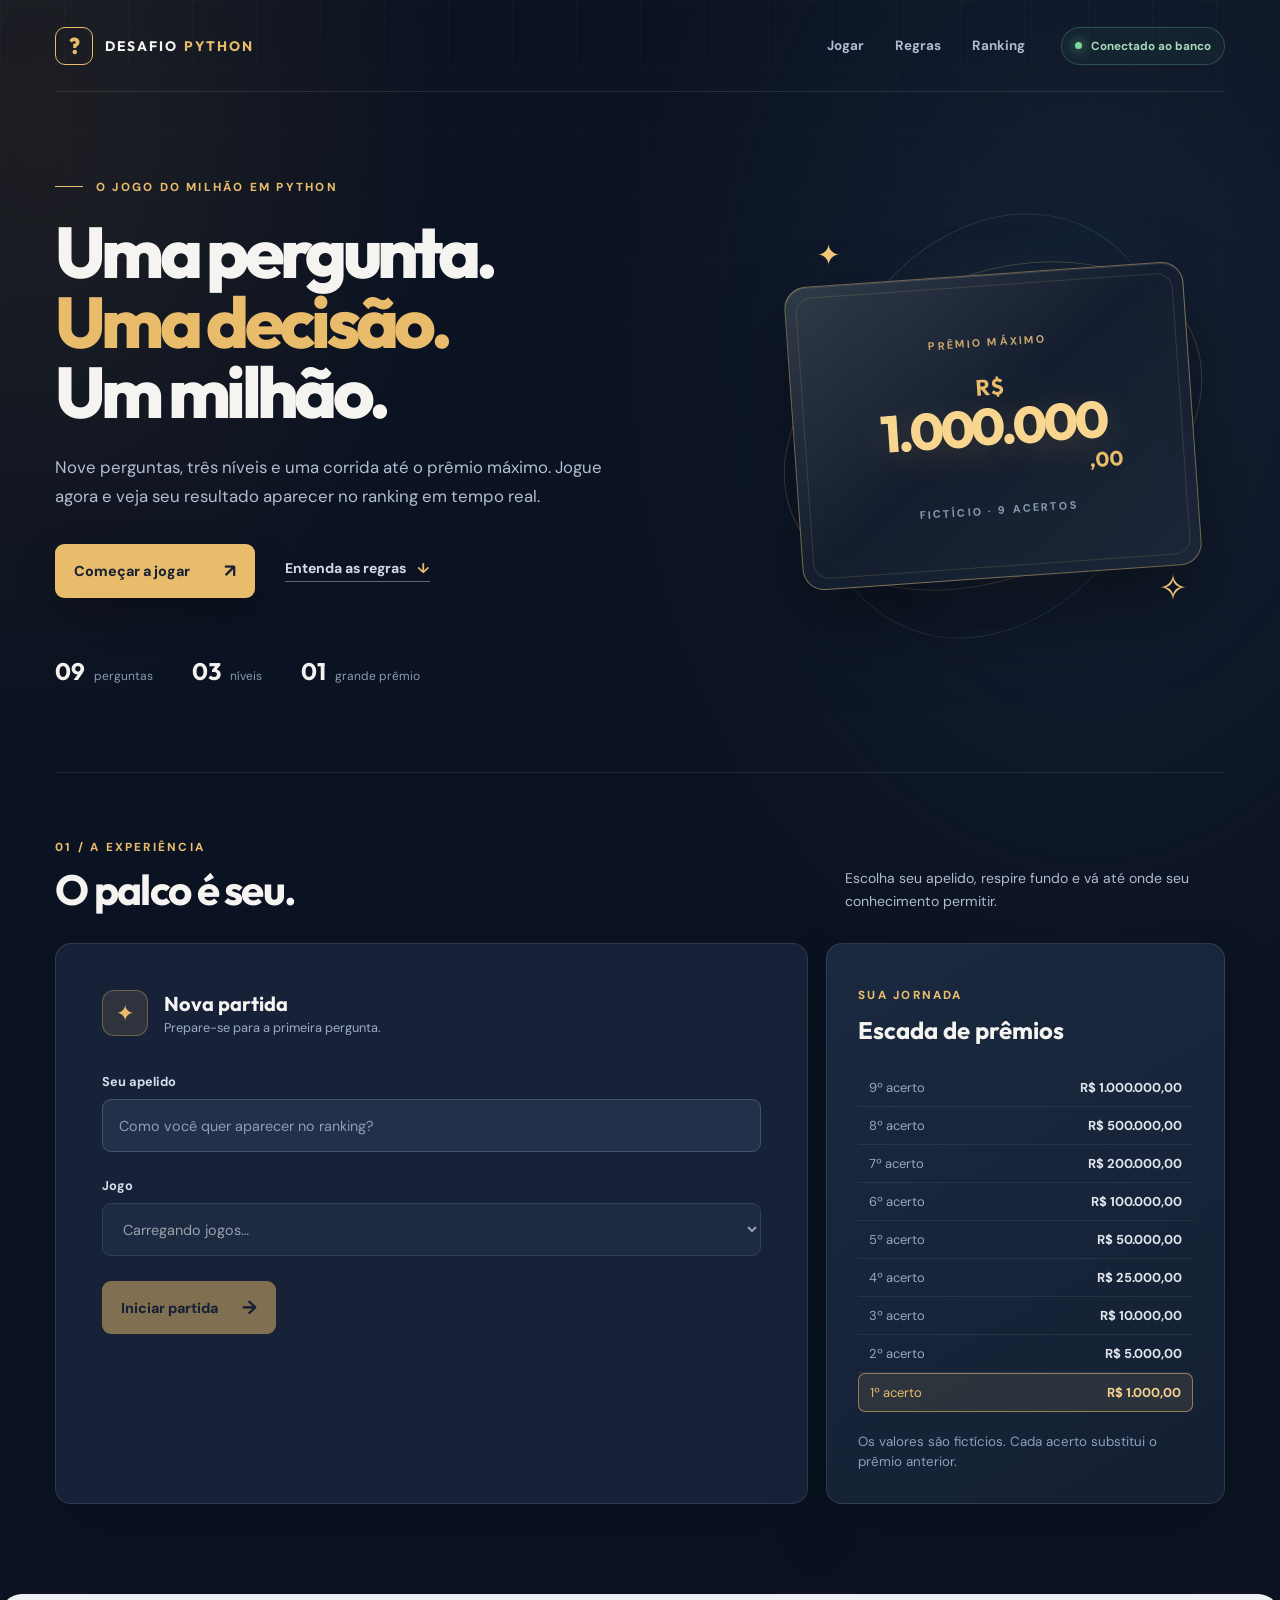
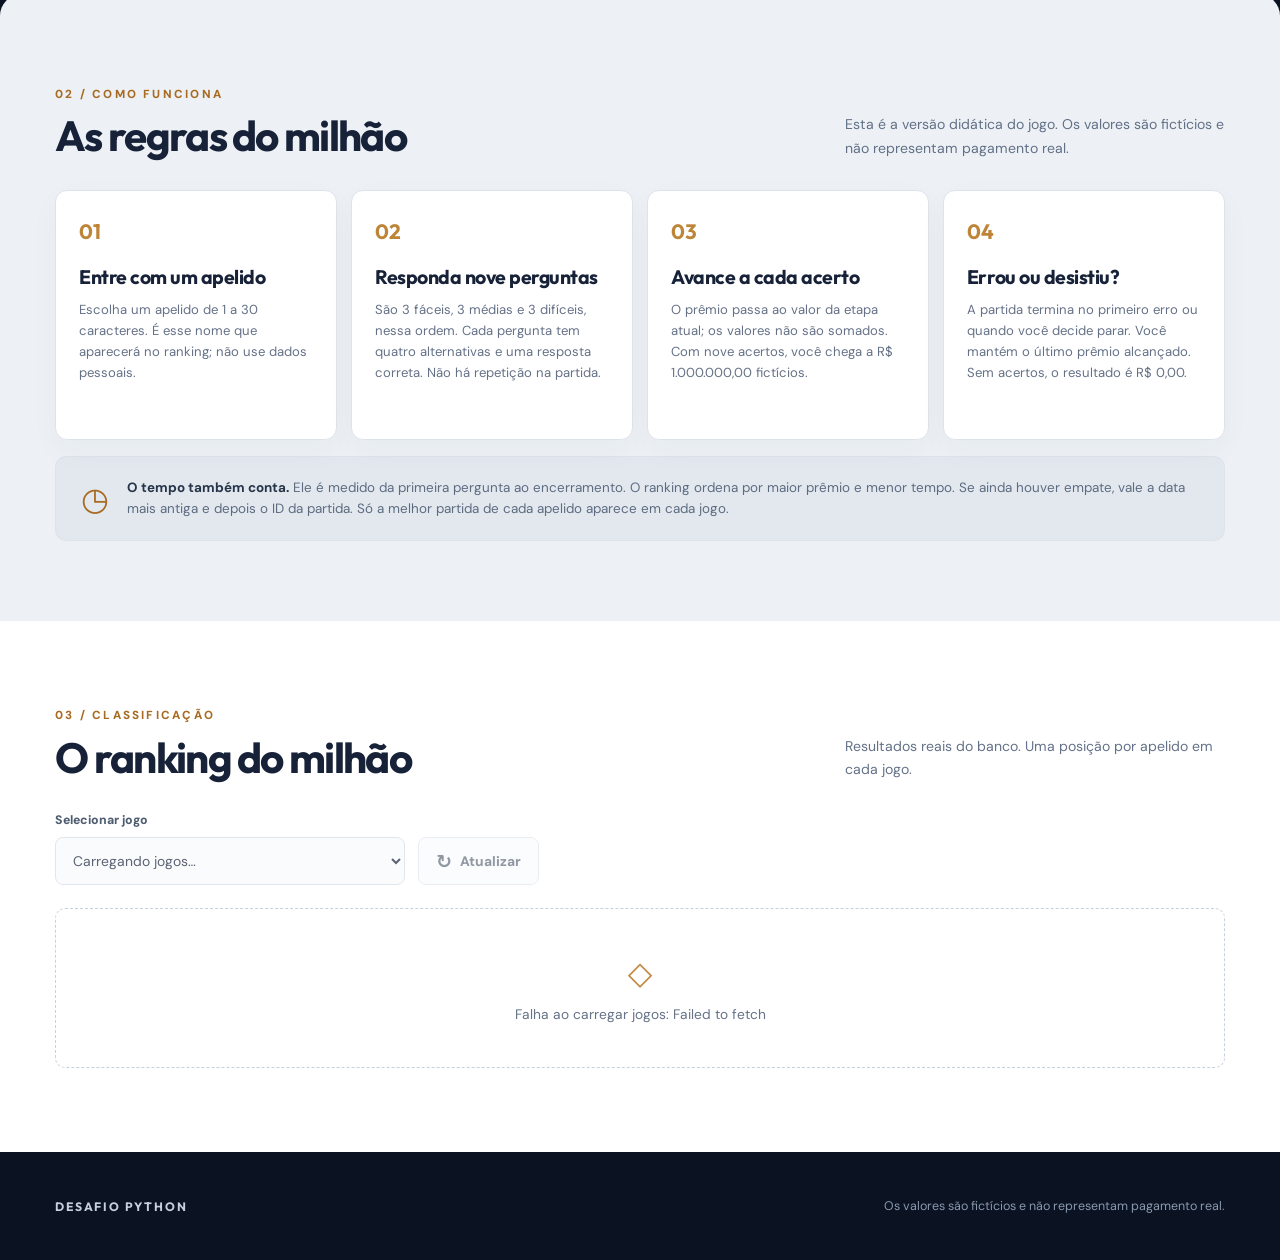
==== index.html @ 2acd75e9 "Serve jogo também pela origem padrão do Pages" ====
<!doctype html>
<html lang="pt-BR">
<head>
  <meta charset="utf-8">
  <meta name="viewport" content="width=device-width, initial-scale=1">
  <meta name="description" content="Jogue o Desafio Python, dispute o milhão fictício e acompanhe o ranking online.">
  <meta name="theme-color" content="#111827">
  <link rel="icon" href="favicon.svg" type="image/svg+xml">
  <title>Desafio Python | O jogo do milhão</title>
  <link rel="stylesheet" href="style.css">
  <script defer src="config.js"></script>
  <script defer src="app.js"></script>
  <script defer src="game.js"></script>
</head>
<body>
  <div class="page-glow" aria-hidden="true"></div>
  <main class="shell">
    <nav class="topbar" aria-label="Navegação principal">
      <a class="brand" href="#inicio" aria-label="Desafio Python, voltar ao início"><span class="brand-mark" aria-hidden="true">?</span><span>DESAFIO <strong>PYTHON</strong></span></a>
      <div class="top-links"><a href="#jogar">Jogar</a><a href="#regras">Regras</a><a href="#ranking-section">Ranking</a></div>
      <span class="live-label"><span class="live-dot"></span>Conectado ao banco</span>
    </nav>
    <header class="hero" id="inicio">
      <div class="hero-copy">
        <p class="eyebrow"><span class="eyebrow-line"></span> O JOGO DO MILHÃO EM PYTHON</p>
        <h1>Uma pergunta.<br><em>Uma decisão.</em><br>Um milhão.</h1>
        <p class="intro">Nove perguntas, três níveis e uma corrida até o prêmio máximo. Jogue agora e veja seu resultado aparecer no ranking em tempo real.</p>
        <div class="hero-actions"><a class="hero-cta" href="#jogar">Começar a jogar <span aria-hidden="true">↗</span></a><a class="hero-link" href="#regras">Entenda as regras <span aria-hidden="true">↓</span></a></div>
        <div class="hero-metrics"><div><strong>09</strong><span>perguntas</span></div><div><strong>03</strong><span>níveis</span></div><div><strong>01</strong><span>grande prêmio</span></div></div>
      </div>
      <div class="hero-art" aria-hidden="true">
        <div class="hero-orbit orbit-one"></div><div class="hero-orbit orbit-two"></div>
        <div class="showpiece"><span class="showpiece-kicker">PRÊMIO MÁXIMO</span><span class="showpiece-currency">R$</span><strong>1.000.000</strong><span class="showpiece-cents">,00</span><span class="showpiece-caption">FICTÍCIO · 9 ACERTOS</span></div>
        <div class="art-spark spark-a">✦</div><div class="art-spark spark-b">✧</div>
      </div>
    </header>
    <section class="play-section" id="jogar" aria-labelledby="play-title">
      <div class="play-heading">
        <div><p class="section-kicker">01 / A EXPERIÊNCIA</p><h2 id="play-title">O palco é seu.</h2></div>
        <p>Escolha seu apelido, respire fundo e vá até onde seu conhecimento permitir.</p>
      </div>
      <div class="play-layout">
        <div class="play-card">
          <form id="start-form">
            <div class="form-header"><span class="form-icon" aria-hidden="true">✦</span><div><strong>Nova partida</strong><span>Prepare-se para a primeira pergunta.</span></div></div>
            <label for="nickname">Seu apelido</label>
            <input id="nickname" name="nickname" maxlength="30" required autocomplete="nickname" placeholder="Como você quer aparecer no ranking?">
            <label for="play-game">Jogo</label>
            <select id="play-game" disabled><option value="">Carregando jogos…</option></select>
            <button id="start-button" class="primary-button" type="submit" disabled>Iniciar partida <span aria-hidden="true">→</span></button>
          </form>
          <div id="question-stage" hidden>
            <div class="question-meta"><span id="question-count">Questão 1 de 9</span><span id="question-level">Fácil</span></div>
            <div class="progress-track" aria-hidden="true"><div id="progress-fill"></div></div>
            <p class="question-value">Valendo <strong id="question-prize">R$ 1.000,00</strong></p>
            <h3 id="question-text"></h3>
            <div class="options" id="options">
              <button type="button" data-answer="A"><b>A</b><span></span></button>
              <button type="button" data-answer="B"><b>B</b><span></span></button>
              <button type="button" data-answer="C"><b>C</b><span></span></button>
              <button type="button" data-answer="D"><b>D</b><span></span></button>
            </div>
            <button id="quit-button" class="quit-button" type="button">Desistir e ficar com o prêmio atual</button>
          </div>
          <div id="result-stage" hidden>
            <span class="result-star" aria-hidden="true">★</span>
            <p class="section-kicker">PARTIDA ENCERRADA</p>
            <h3 id="result-title">Resultado</h3>
            <p id="result-detail"></p>
            <strong id="result-prize">R$ 0,00</strong>
            <p id="result-time"></p>
            <button id="play-again" class="primary-button" type="button">Jogar novamente <span aria-hidden="true">→</span></button>
          </div>
          <p id="game-status" role="status" aria-live="polite"></p>
        </div>
        <aside class="prize-card" aria-label="Escada de prêmios fictícios">
          <p class="section-kicker">SUA JORNADA</p>
          <h3>Escada de prêmios</h3>
          <ol id="prize-ladder">
            <li data-step="9"><span>9º acerto</span><strong>R$ 1.000.000,00</strong></li>
            <li data-step="8"><span>8º acerto</span><strong>R$ 500.000,00</strong></li>
            <li data-step="7"><span>7º acerto</span><strong>R$ 200.000,00</strong></li>
            <li data-step="6"><span>6º acerto</span><strong>R$ 100.000,00</strong></li>
            <li data-step="5"><span>5º acerto</span><strong>R$ 50.000,00</strong></li>
            <li data-step="4"><span>4º acerto</span><strong>R$ 25.000,00</strong></li>
            <li data-step="3"><span>3º acerto</span><strong>R$ 10.000,00</strong></li>
            <li data-step="2"><span>2º acerto</span><strong>R$ 5.000,00</strong></li>
            <li data-step="1"><span>1º acerto</span><strong>R$ 1.000,00</strong></li>
          </ol>
          <small>Os valores são fictícios. Cada acerto substitui o prêmio anterior.</small>
        </aside>
      </div>
    </section>
    <section class="rules-section" id="regras" aria-labelledby="rules-title">
      <div class="rules-heading"><div><p class="section-kicker">02 / COMO FUNCIONA</p><h2 id="rules-title">As regras do milhão</h2></div><p>Esta é a versão didática do jogo. Os valores são fictícios e não representam pagamento real.</p></div>
      <div class="rules-grid">
        <article class="rule-card"><span class="rule-number">01</span><h3>Entre com um apelido</h3><p>Escolha um apelido de 1 a 30 caracteres. É esse nome que aparecerá no ranking; não use dados pessoais.</p></article>
        <article class="rule-card"><span class="rule-number">02</span><h3>Responda nove perguntas</h3><p>São 3 fáceis, 3 médias e 3 difíceis, nessa ordem. Cada pergunta tem quatro alternativas e uma resposta correta. Não há repetição na partida.</p></article>
        <article class="rule-card"><span class="rule-number">03</span><h3>Avance a cada acerto</h3><p>O prêmio passa ao valor da etapa atual; os valores não são somados. Com nove acertos, você chega a R$ 1.000.000,00 fictícios.</p></article>
        <article class="rule-card"><span class="rule-number">04</span><h3>Errou ou desistiu?</h3><p>A partida termina no primeiro erro ou quando você decide parar. Você mantém o último prêmio alcançado. Sem acertos, o resultado é R$ 0,00.</p></article>
      </div>
      <div class="rules-bottom"><span class="rules-bottom-icon" aria-hidden="true">◷</span><p><strong>O tempo também conta.</strong> Ele é medido da primeira pergunta ao encerramento. O ranking ordena por maior prêmio e menor tempo. Se ainda houver empate, vale a data mais antiga e depois o ID da partida. Só a melhor partida de cada apelido aparece em cada jogo.</p></div>
    </section>
    <section class="board" id="ranking-section" aria-labelledby="board-title">
      <div class="board-heading">
        <div><p class="section-kicker">03 / CLASSIFICAÇÃO</p><h2 id="board-title">O ranking do milhão</h2></div>
        <p class="board-description">Resultados reais do banco. Uma posição por apelido em cada jogo.</p>
      </div>
      <div class="controls" aria-label="Controles do ranking">
        <div class="field"><label for="game">Selecionar jogo</label><select id="game" disabled><option value="">Carregando jogos…</option></select></div>
        <button id="refresh" type="button" disabled><span aria-hidden="true">↻</span> Atualizar</button>
      </div>
      <div class="stats" id="stats" hidden>
        <div class="stat"><span>Jogadores no top 10</span><strong id="players-count">0</strong></div>
        <div class="stat"><span>Maior prêmio</span><strong id="top-prize">R$ 0,00</strong></div>
        <div class="stat"><span>Última atualização</span><strong id="updated-at">—</strong></div>
      </div>
      <div class="feedback" id="feedback"><span class="feedback-icon" aria-hidden="true">◇</span><p id="status" role="status" aria-live="polite">Conectando ao banco de dados…</p></div>
      <div class="table-wrap">
        <table id="ranking" hidden>
          <thead><tr><th scope="col">Posição</th><th scope="col">Jogo</th><th scope="col">Apelido</th><th scope="col">Prêmio fictício</th><th scope="col">Tempo</th><th scope="col">Data</th></tr></thead>
          <tbody></tbody>
        </table>
      </div>
    </section>
    <footer><span>DESAFIO PYTHON</span><p>Os valores são fictícios e não representam pagamento real.</p></footer>
  </main>
</body>
</html>
---- style.css ----
@import url('https://fonts.googleapis.com/css2?family=DM+Sans:wght@400;500;600;700&family=Outfit:wght@400;500;600;700;800&display=swap');

:root {
  font-family: 'DM Sans', system-ui, sans-serif;
  color: #f5f4f1;
  background: #0b1221;
  font-synthesis: none;
  scroll-behavior: smooth;
}
* { box-sizing: border-box; }
[hidden] { display: none !important; }
body {
  margin: 0;
  min-width: 320px;
  background:
    radial-gradient(ellipse 50% 32% at 85% 12%, rgba(60, 99, 136, .19), transparent 75%),
    radial-gradient(ellipse 45% 30% at 3% 4%, rgba(196, 143, 56, .10), transparent 70%),
    #0b1221;
}
button, input, select { font: inherit; }
button { cursor: pointer; }
a { color: inherit; }
button:focus-visible, a:focus-visible, input:focus-visible, select:focus-visible {
  outline: 3px solid #e8bc6b;
  outline-offset: 4px;
}
.page-glow {
  position: absolute;
  inset: 0 0 auto;
  height: 620px;
  pointer-events: none;
  background: linear-gradient(90deg, rgba(255,255,255,.02) 1px, transparent 1px), linear-gradient(rgba(255,255,255,.02) 1px, transparent 1px);
  background-size: 64px 64px;
  mask-image: linear-gradient(to bottom, black, transparent);
}
.shell { position: relative; max-width: 1320px; margin: auto; padding: 0 clamp(20px, 4.3vw, 64px); }
.topbar { display: flex; align-items: center; gap: 36px; min-height: 92px; border-bottom: 1px solid rgba(255,255,255,.11); }
.brand { display: inline-flex; align-items: center; gap: 12px; flex-shrink: 0; text-decoration: none; font: 700 .86rem 'Outfit', sans-serif; letter-spacing: .15em; white-space: nowrap; }
.brand strong { color: #e8bc6b; }
.brand-mark { width: 38px; height: 38px; display: grid; place-items: center; border: 1.5px solid #e8bc6b; border-radius: 10px; color: #e8bc6b; font: 800 1.4rem 'Outfit', sans-serif; letter-spacing: 0; }
.top-links { display: flex; gap: 31px; margin-left: auto; }
.top-links a { color: #aebbd0; font-size: .84rem; font-weight: 700; text-decoration: none; transition: color .2s; }
.top-links a:hover { color: #f7d390; }
.live-label { display: inline-flex; align-items: center; gap: 9px; padding: 10px 13px; border: 1px solid rgba(113,211,158,.25); border-radius: 100px; color: #a8dabb; background: rgba(65,137,91,.09); font-size: .73rem; font-weight: 700; white-space: nowrap; }
.live-dot { width: 7px; height: 7px; border-radius: 50%; background: #7bd79d; box-shadow: 0 0 12px #7bd79d; }

.hero { display: grid; grid-template-columns: minmax(0, 1.18fr) minmax(400px, .82fr); align-items: center; gap: 38px; min-height: 620px; padding: 75px 0 86px; }
.hero-copy { min-width: 0; }
.eyebrow, .section-kicker { color: #e8bc6b; font-size: .73rem; font-weight: 800; letter-spacing: .19em; text-transform: uppercase; }
.eyebrow { display: flex; align-items: center; gap: 13px; }
.eyebrow-line { width: 28px; height: 1px; background: #e8bc6b; }
.hero h1 { margin: 22px 0 26px; max-width: 770px; font: 800 clamp(3.5rem, 5.6vw, 6.4rem)/.98 'Outfit', sans-serif; letter-spacing: -.065em; }
.hero h1 em { color: #e8bc6b; font-style: normal; }
.intro { max-width: 580px; margin: 0; color: #b1bed2; font-size: 1.05rem; line-height: 1.7; }
.hero-actions { display: flex; align-items: center; gap: 30px; flex-wrap: wrap; margin-top: 33px; }
.hero-cta { display: inline-flex; align-items: center; justify-content: space-between; gap: 24px; min-width: 200px; min-height: 54px; padding: 0 19px; border-radius: 9px; background: #e8bc6b; color: #192234; font-size: .9rem; font-weight: 800; text-decoration: none; box-shadow: 0 15px 40px rgba(0,0,0,.23); transition: transform .2s, background .2s; }
.hero-cta:hover { transform: translateY(-2px); background: #f7ce83; }
.hero-cta span { font-size: 1.15rem; }
.hero-link { color: #d1dbea; font-size: .88rem; font-weight: 700; text-decoration: none; border-bottom: 1px solid rgba(209,219,234,.42); padding-bottom: 4px; }
.hero-link span { margin-left: 8px; color: #e8bc6b; }
.hero-metrics { display: flex; gap: 39px; margin-top: 58px; }
.hero-metrics div { display: flex; align-items: baseline; gap: 9px; }
.hero-metrics strong { font: 700 1.5rem 'Outfit', sans-serif; color: #f3f2ee; }
.hero-metrics span { color: #889bb2; font-size: .75rem; }
.hero-art { position: relative; min-height: 440px; display: grid; place-items: center; isolation: isolate; }
.hero-art::before { content: ''; position: absolute; z-index: -2; width: 390px; height: 390px; border-radius: 50%; background: radial-gradient(circle, rgba(220,170,82,.18), rgba(76,95,125,.08) 52%, transparent 72%); filter: blur(8px); }
.hero-orbit { position: absolute; z-index: -1; border: 1px solid rgba(232,188,107,.23); border-radius: 50%; }
.orbit-one { width: 440px; height: 300px; transform: rotate(-25deg); }
.orbit-two { width: 340px; height: 440px; transform: rotate(24deg); border-color: rgba(151,183,213,.15); }
.showpiece { position: relative; width: min(100%, 400px); min-height: 304px; padding: 37px 31px; display: flex; flex-direction: column; align-items: center; justify-content: center; border: 1px solid rgba(236,194,117,.43); border-radius: 22px; background: linear-gradient(142deg, rgba(50,61,74,.95), rgba(20,30,47,.96) 48%, rgba(28,39,56,.98)); box-shadow: 0 38px 80px rgba(0,0,0,.4), inset 0 1px 0 rgba(255,255,255,.12); transform: rotate(-4deg); }
.showpiece::before { content: ''; position: absolute; inset: 10px; border: 1px solid rgba(232,188,107,.16); border-radius: 16px; pointer-events: none; }
.showpiece-kicker, .showpiece-caption { font-size: .68rem; font-weight: 800; letter-spacing: .2em; color: #c6a36b; }
.showpiece-currency { margin-top: 24px; color: #e8bc6b; font: 700 1.4rem 'Outfit', sans-serif; }
.showpiece strong { color: #f8d68f; font: 800 clamp(2.9rem, 4vw, 4.1rem)/1 'Outfit', sans-serif; letter-spacing: -.06em; text-shadow: 0 7px 35px rgba(255,196,94,.19); }
.showpiece-cents { align-self: flex-end; margin-right: 40px; color: #e8bc6b; font: 700 1.3rem 'Outfit', sans-serif; }
.showpiece-caption { margin-top: 24px; color: #8499b0; }
.art-spark { position: absolute; color: #f0c677; }
.spark-a { top: 30px; left: 12%; font-size: 1.8rem; }
.spark-b { bottom: 35px; right: 8%; font-size: 2.2rem; }

.play-section { padding: 55px 0 90px; border-top: 1px solid rgba(255,255,255,.08); }
.play-heading, .rules-heading, .board-heading { display: flex; justify-content: space-between; align-items: end; gap: 32px; margin-bottom: 30px; }
.play-heading h2, .rules-heading h2, .board h2 { margin: 9px 0 0; font: 700 clamp(2rem, 3.3vw, 3rem)/1.1 'Outfit', sans-serif; letter-spacing: -.04em; }
.play-heading > p, .rules-heading > p, .board-description { max-width: 380px; margin: 0; color: #aebbd0; font-size: .88rem; line-height: 1.65; }
.play-layout { display: grid; grid-template-columns: minmax(0, 1.7fr) minmax(295px, .9fr); gap: 18px; }
.play-card, .prize-card { border: 1px solid rgba(255,255,255,.11); border-radius: 16px; background: #172238; box-shadow: 0 30px 70px rgba(0,0,0,.12); }
.play-card { min-height: 475px; padding: clamp(28px, 4vw, 46px); }
.form-header { display: flex; align-items: center; gap: 16px; margin-bottom: 37px; }
.form-icon { width: 46px; height: 46px; display: grid; place-items: center; flex-shrink: 0; border: 1px solid rgba(232,188,107,.35); border-radius: 12px; background: rgba(232,188,107,.11); color: #e8bc6b; font-size: 1.4rem; }
.form-header strong, .form-header span:last-child { display: block; }
.form-header strong { font: 700 1.25rem 'Outfit', sans-serif; }
.form-header span:last-child { margin-top: 3px; color: #9cabbe; font-size: .8rem; }
.play-card label { display: block; margin-bottom: 9px; color: #d5deea; font-size: .8rem; font-weight: 700; }
.play-card input, .play-card select { width: 100%; height: 53px; margin: 0 0 25px; padding: 0 16px; border: 1px solid #44536b; border-radius: 9px; background: #223149; color: #f3f5f8; font-size: .9rem; }
.play-card input::placeholder { color: #8d9fb5; }
.play-card select:disabled { opacity: .6; }
.primary-button { display: inline-flex; align-items: center; justify-content: space-between; gap: 24px; min-height: 53px; padding: 0 19px; border: 0; border-radius: 9px; background: #e8bc6b; color: #172033; font-size: .9rem; font-weight: 800; }
.primary-button:hover:not(:disabled) { background: #f7ce83; }
.primary-button:disabled { opacity: .5; cursor: not-allowed; }
.primary-button span { font-size: 1.2rem; }
.prize-card { padding: 31px; background: linear-gradient(150deg, #1a2940, #141f32); }
.prize-card h3 { margin: 12px 0 24px; font: 700 1.5rem 'Outfit', sans-serif; }
.prize-card ol { list-style: none; margin: 0; padding: 0; }
.prize-card li { display: flex; justify-content: space-between; gap: 10px; padding: 10px 11px; border-bottom: 1px solid rgba(255,255,255,.07); color: #96a8bf; font-size: .81rem; }
.prize-card li strong { color: #e1e6ee; font-weight: 700; }
.prize-card li.current { border: 1px solid rgba(232,188,107,.55); border-radius: 7px; background: rgba(232,188,107,.11); color: #e8bc6b; }
.prize-card li.current strong { color: #f5d290; }
.prize-card li.done, .prize-card li.done strong { color: #8ad6aa; }
.prize-card small { display: block; margin-top: 20px; color: #8ca0ba; line-height: 1.5; }
.question-meta { display: flex; justify-content: space-between; color: #e8bc6b; font-size: .75rem; font-weight: 800; letter-spacing: .1em; text-transform: uppercase; }
.progress-track { height: 5px; margin: 18px 0 27px; border-radius: 99px; background: #33445d; overflow: hidden; }
#progress-fill { height: 100%; background: #e8bc6b; border-radius: 99px; transition: width .25s; }
.question-value { margin: 0; color: #9eadc0; font-size: .82rem; }
.question-value strong { color: #e8bc6b; }
.play-card h3 { max-width: 680px; margin: 14px 0 28px; font: 700 clamp(1.5rem, 2.5vw, 2rem)/1.28 'Outfit', sans-serif; }
.options { display: grid; grid-template-columns: 1fr 1fr; gap: 10px; }
.options button { display: flex; align-items: center; gap: 13px; min-height: 70px; padding: 12px; border: 1px solid #3f5069; border-radius: 9px; background: #223149; color: #edf1f6; text-align: left; font-size: .88rem; font-weight: 500; transition: border-color .2s, background .2s; }
.options button:hover:not(:disabled) { border-color: #e8bc6b; background: #2b3b54; }
.options button:disabled { cursor: wait; opacity: .75; }
.options b { display: grid; place-items: center; flex-shrink: 0; width: 34px; height: 34px; border-radius: 7px; background: #394c66; color: #e8bc6b; }
.options span { line-height: 1.4; }
.quit-button { margin-top: 22px; padding: 4px 0; border: 0; background: none; color: #a9b9cd; font-size: .81rem; text-decoration: underline; text-underline-offset: 4px; }
.quit-button:hover:not(:disabled) { color: #fff; }
#game-status { min-height: 1.4em; margin: 17px 0 0; color: #f5ce86; font-size: .82rem; }
#result-stage { text-align: center; padding: 26px 0; }
.result-star { color: #e8bc6b; font-size: 2.9rem; }
#result-title { max-width: none; margin: 12px 0; }
#result-detail, #result-time { color: #aab9cc; line-height: 1.5; }
#result-prize { display: block; margin: 25px 0 11px; color: #e8bc6b; font: 800 clamp(2.4rem, 5vw, 4rem) 'Outfit', sans-serif; letter-spacing: -.05em; }
#play-again { margin-top: 15px; }

.rules-section { margin: 0 calc(-1 * clamp(20px, 4.3vw, 64px)); padding: 80px clamp(20px, 4.3vw, 64px); border-radius: 22px 22px 0 0; background: #edf1f5; color: #172238; }
.rules-section .section-kicker { color: #a76b22; }
.rules-heading > p { color: #627087; }
.rules-grid { display: grid; grid-template-columns: repeat(4, 1fr); gap: 14px; }
.rule-card { min-height: 250px; padding: 27px 23px; border: 1px solid #dce3ea; border-radius: 12px; background: #fff; box-shadow: 0 10px 30px rgba(29,47,71,.035); }
.rule-number { color: #be8538; font: 700 1.3rem 'Outfit', sans-serif; }
.rule-card h3 { margin: 21px 0 11px; font: 700 1.22rem/1.2 'Outfit', sans-serif; letter-spacing: -.025em; }
.rule-card p { margin: 0; color: #657187; font-size: .82rem; line-height: 1.6; }
.rules-bottom { display: flex; align-items: center; gap: 18px; margin-top: 16px; padding: 21px 25px; border: 1px solid #dce3ea; border-radius: 11px; background: #e2e8ee; }
.rules-bottom-icon { color: #a76b22; font-size: 2rem; line-height: 1; }
.rules-bottom p { margin: 0; color: #5d6b80; font-size: .84rem; line-height: 1.55; }
.rules-bottom strong { color: #263449; }

.board { margin: 0 calc(-1 * clamp(20px, 4.3vw, 64px)); padding: 74px clamp(20px, 4.3vw, 64px) 84px; background: #fff; color: #172238; }
.board .section-kicker { color: #a76b22; }
.board-description { color: #647188; }
.controls { display: flex; align-items: end; gap: 13px; margin: 31px 0 23px; }
.field { width: min(100%, 350px); }
.field label { display: block; margin-bottom: 9px; color: #4e5d70; font-size: .77rem; font-weight: 800; }
.field select { width: 100%; height: 48px; padding: 0 13px; border: 1px solid #d4dce6; border-radius: 8px; background: #f9fafc; color: #172238; font-size: .87rem; }
#refresh { height: 48px; padding: 0 17px; border: 1px solid #d5dde6; border-radius: 8px; background: #f9fafc; color: #263449; font-size: .86rem; font-weight: 800; }
#refresh:hover:not(:disabled) { background: #edf1f5; }
#refresh:disabled { opacity: .5; cursor: not-allowed; }
#refresh span { margin-right: 5px; font-size: 1.2rem; vertical-align: -.1em; }
.stats { display: grid; grid-template-columns: repeat(3, 1fr); gap: 12px; margin: 20px 0; }
.stat { padding: 18px 20px; border: 1px solid #e4e9ef; border-radius: 10px; background: #f9fafc; }
.stat span { display: block; margin-bottom: 7px; color: #66758a; font-size: .76rem; }
.stat strong { font: 700 1.35rem 'Outfit', sans-serif; }
.feedback { display: grid; place-content: center; min-height: 160px; padding: 24px; border: 1px dashed #c7d1dc; border-radius: 10px; color: #657287; text-align: center; }
.feedback-icon { color: #c18a41; font-size: 2rem; }
#status { margin: 10px 0 0; font-size: .86rem; line-height: 1.5; }
.table-wrap { overflow-x: auto; }
table { width: 100%; border-collapse: collapse; border: 1px solid #e3e8ee; border-radius: 11px; background: #fff; overflow: hidden; }
th, td { padding: 17px 16px; border-bottom: 1px solid #e9edf2; text-align: left; white-space: nowrap; }
th { background: #f3f6f9; color: #607087; font-size: .7rem; font-weight: 800; letter-spacing: .08em; text-transform: uppercase; }
td { color: #27354a; font-size: .87rem; }
tbody tr:nth-child(even) { background: #fbfcfd; }
tbody tr:last-child td { border-bottom: 0; }
tbody tr:first-child td:first-child { color: #a56d24; font-weight: 800; }
tbody td:nth-child(3) { font-weight: 800; }
tbody td:nth-child(4) { color: #2c7351; font-weight: 800; }
footer { display: flex; justify-content: space-between; align-items: center; gap: 20px; min-height: 108px; color: #8899b0; font-size: .78rem; }
footer span { color: #c4d0df; font: 700 .76rem 'Outfit', sans-serif; letter-spacing: .15em; }
footer p { margin: 0; }

@media (max-width: 1100px) {
  .hero { grid-template-columns: 1fr .7fr; gap: 20px; }
  .showpiece { transform: rotate(-3deg) scale(.9); }
  .rules-grid { grid-template-columns: 1fr 1fr; }
  .rule-card { min-height: 195px; }
}
@media (max-width: 850px) {
  .topbar { flex-wrap: wrap; gap: 16px; padding: 15px 0; }
  .top-links { order: 3; width: 100%; margin: 0; justify-content: center; }
  .live-label { margin-left: auto; }
  .hero { grid-template-columns: 1fr; min-height: 0; padding: 80px 0; }
  .hero-art { display: none; }
  .play-layout { grid-template-columns: 1fr; }
  .prize-card ol { display: grid; grid-template-columns: repeat(3, 1fr); gap: 7px; }
  .prize-card li { border: 1px solid rgba(255,255,255,.08); border-radius: 6px; }
  .play-heading, .rules-heading, .board-heading { display: block; }
  .play-heading > p, .rules-heading > p, .board-description { max-width: 650px; margin-top: 12px; }
}
@media (max-width: 600px) {
  .shell { padding: 0 20px; }
  .topbar { min-height: 75px; }
  .brand { font-size: .73rem; }
  .brand-mark { width: 34px; height: 34px; }
  .top-links { justify-content: space-between; padding: 2px 5px 0; }
  .top-links a { font-size: .78rem; }
  .live-label { font-size: 0; padding: 10px; }
  .live-dot { width: 8px; height: 8px; }
  .hero { padding: 68px 0 72px; }
  .hero h1 { font-size: clamp(2.55rem, 10.9vw, 3.3rem); }
  .intro { font-size: .95rem; }
  .hero-actions { gap: 18px; }
  .hero-metrics { gap: 18px; margin-top: 45px; }
  .hero-metrics div { display: block; }
  .hero-metrics strong, .hero-metrics span { display: block; }
  .hero-metrics span { margin-top: 3px; font-size: .67rem; }
  .play-section { padding: 48px 0 65px; }
  .play-card { min-height: 0; padding: 26px 20px; }
  .primary-button { width: 100%; }
  .options { grid-template-columns: 1fr; }
  .prize-card { padding: 25px 20px; }
  .prize-card ol { grid-template-columns: 1fr; }
  .prize-card li { padding: 10px 7px; font-size: .78rem; }
  .rules-section, .board { margin: 0 -20px; padding: 62px 20px; }
  .rules-grid { grid-template-columns: 1fr; }
  .rule-card { min-height: 0; }
  .rules-bottom { align-items: flex-start; padding: 20px; }
  .controls { flex-wrap: wrap; }
  .field, #refresh { width: 100%; }
  .stats { grid-template-columns: 1fr 1fr; }
  .stat:last-child { grid-column: span 2; }
  th, td { padding: 13px 12px; }
  footer { align-items: flex-start; flex-direction: column; justify-content: center; padding: 26px 0; }
}
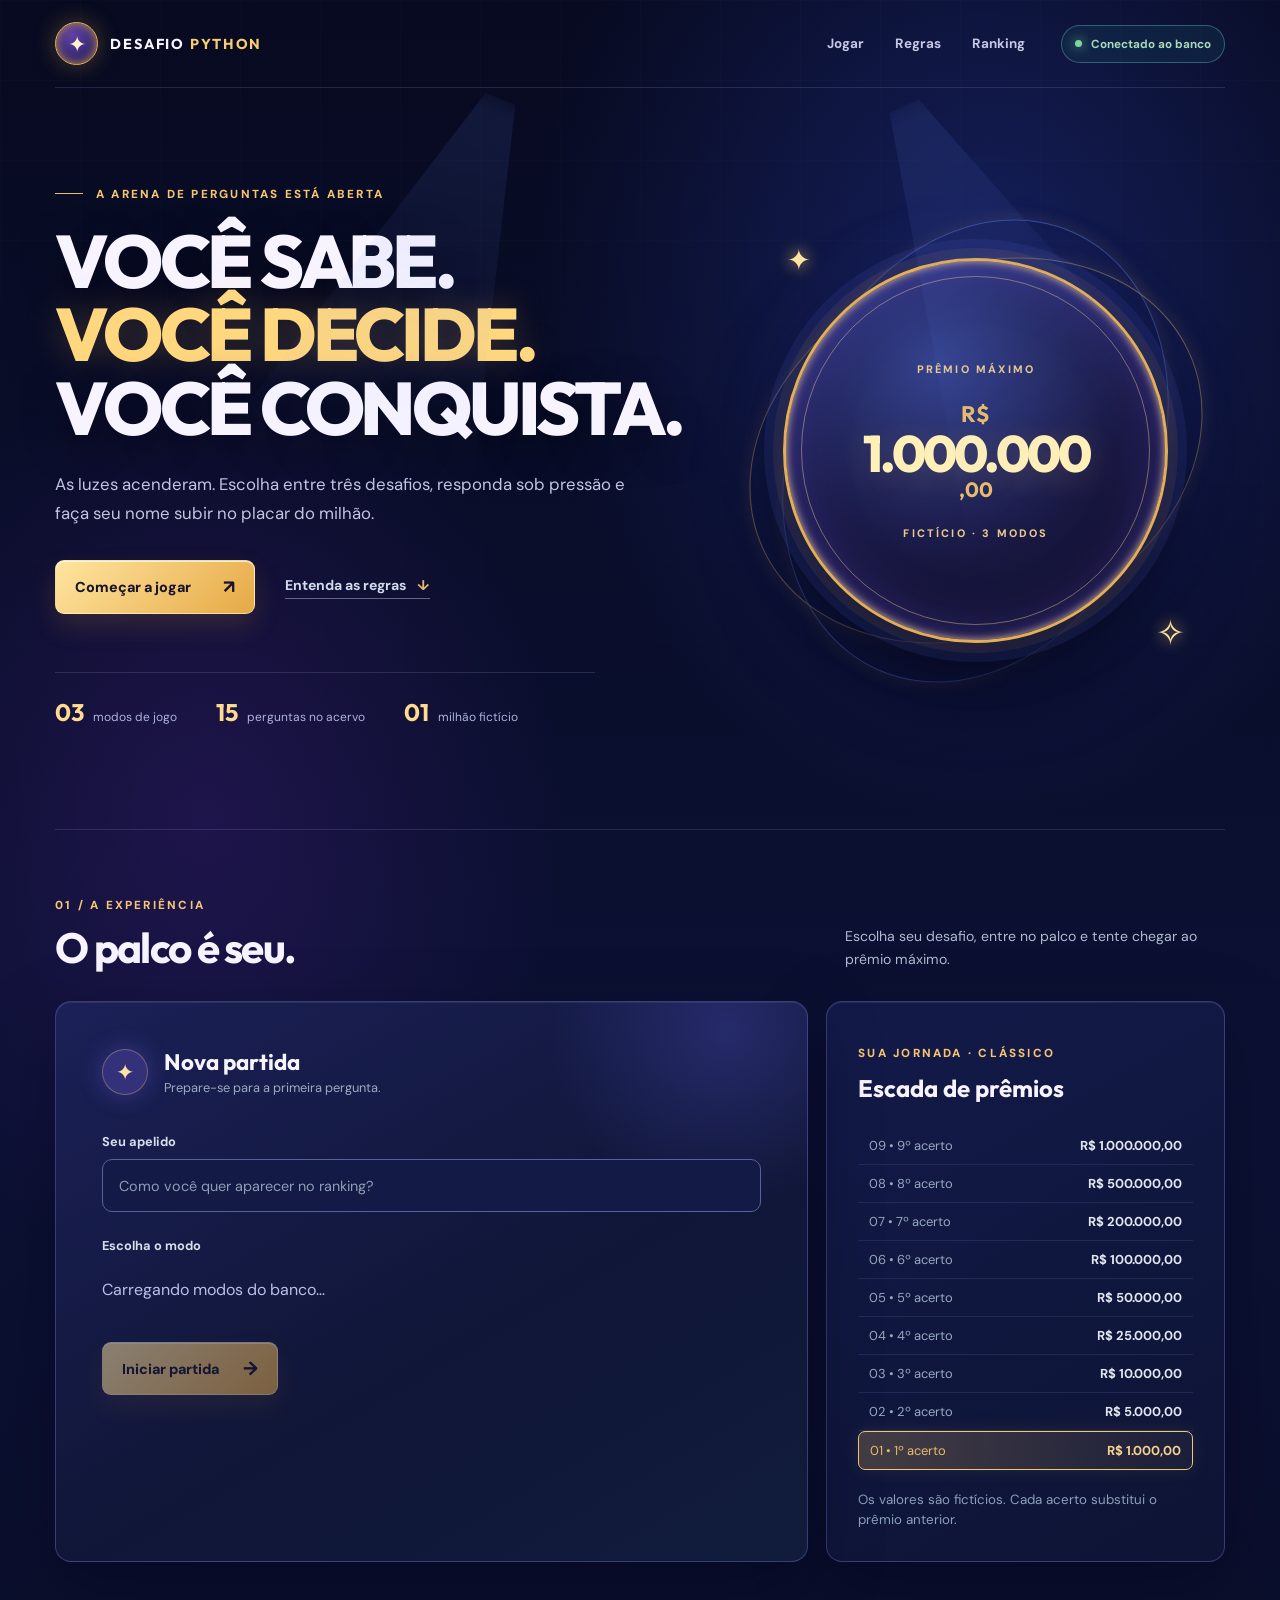
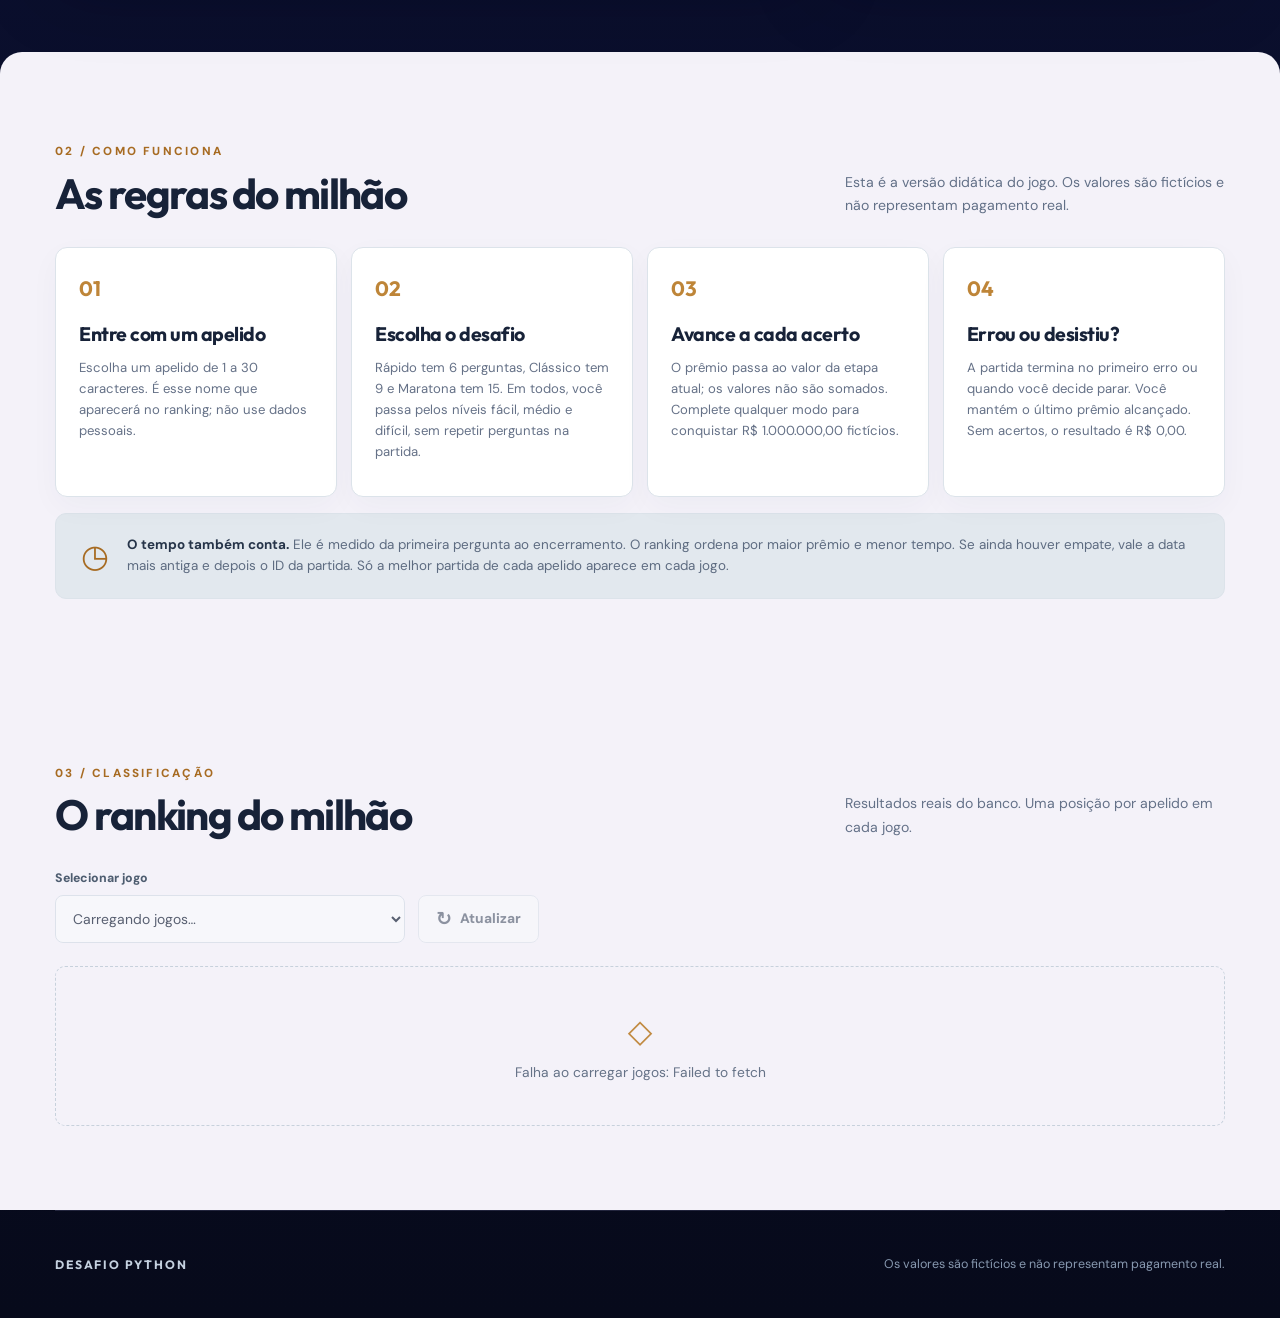
==== commit 5fd987ee: "Adiciona modos e visual de arena, corrige rede no Python" ====
--- a/index.html
+++ b/index.html
@@ -4,7 +4,7 @@
   <meta charset="utf-8">
   <meta name="viewport" content="width=device-width, initial-scale=1">
   <meta name="description" content="Jogue o Desafio Python, dispute o milhão fictício e acompanhe o ranking online.">
-  <meta name="theme-color" content="#111827">
+  <meta name="theme-color" content="#080b25">
   <link rel="icon" href="favicon.svg" type="image/svg+xml">
   <title>Desafio Python | O jogo do milhão</title>
   <link rel="stylesheet" href="style.css">
@@ -16,28 +16,28 @@
   <div class="page-glow" aria-hidden="true"></div>
   <main class="shell">
     <nav class="topbar" aria-label="Navegação principal">
-      <a class="brand" href="#inicio" aria-label="Desafio Python, voltar ao início"><span class="brand-mark" aria-hidden="true">?</span><span>DESAFIO <strong>PYTHON</strong></span></a>
+      <a class="brand" href="#inicio" aria-label="Desafio Python, voltar ao início"><span class="brand-mark" aria-hidden="true">✦</span><span>DESAFIO <strong>PYTHON</strong></span></a>
       <div class="top-links"><a href="#jogar">Jogar</a><a href="#regras">Regras</a><a href="#ranking-section">Ranking</a></div>
       <span class="live-label"><span class="live-dot"></span>Conectado ao banco</span>
     </nav>
     <header class="hero" id="inicio">
       <div class="hero-copy">
-        <p class="eyebrow"><span class="eyebrow-line"></span> O JOGO DO MILHÃO EM PYTHON</p>
-        <h1>Uma pergunta.<br><em>Uma decisão.</em><br>Um milhão.</h1>
-        <p class="intro">Nove perguntas, três níveis e uma corrida até o prêmio máximo. Jogue agora e veja seu resultado aparecer no ranking em tempo real.</p>
+        <p class="eyebrow"><span class="eyebrow-line"></span> A ARENA DE PERGUNTAS ESTÁ ABERTA</p>
+        <h1>Você sabe.<br><em>Você decide.</em><br>Você conquista.</h1>
+        <p class="intro">As luzes acenderam. Escolha entre três desafios, responda sob pressão e faça seu nome subir no placar do milhão.</p>
         <div class="hero-actions"><a class="hero-cta" href="#jogar">Começar a jogar <span aria-hidden="true">↗</span></a><a class="hero-link" href="#regras">Entenda as regras <span aria-hidden="true">↓</span></a></div>
-        <div class="hero-metrics"><div><strong>09</strong><span>perguntas</span></div><div><strong>03</strong><span>níveis</span></div><div><strong>01</strong><span>grande prêmio</span></div></div>
+        <div class="hero-metrics"><div><strong>03</strong><span>modos de jogo</span></div><div><strong>15</strong><span>perguntas no acervo</span></div><div><strong>01</strong><span>milhão fictício</span></div></div>
       </div>
       <div class="hero-art" aria-hidden="true">
         <div class="hero-orbit orbit-one"></div><div class="hero-orbit orbit-two"></div>
-        <div class="showpiece"><span class="showpiece-kicker">PRÊMIO MÁXIMO</span><span class="showpiece-currency">R$</span><strong>1.000.000</strong><span class="showpiece-cents">,00</span><span class="showpiece-caption">FICTÍCIO · 9 ACERTOS</span></div>
+        <div class="showpiece"><span class="showpiece-kicker">PRÊMIO MÁXIMO</span><span class="showpiece-currency">R$</span><strong>1.000.000</strong><span class="showpiece-cents">,00</span><span class="showpiece-caption">FICTÍCIO · 3 MODOS</span></div>
         <div class="art-spark spark-a">✦</div><div class="art-spark spark-b">✧</div>
       </div>
     </header>
     <section class="play-section" id="jogar" aria-labelledby="play-title">
       <div class="play-heading">
         <div><p class="section-kicker">01 / A EXPERIÊNCIA</p><h2 id="play-title">O palco é seu.</h2></div>
-        <p>Escolha seu apelido, respire fundo e vá até onde seu conhecimento permitir.</p>
+        <p>Escolha seu desafio, entre no palco e tente chegar ao prêmio máximo.</p>
       </div>
       <div class="play-layout">
         <div class="play-card">
@@ -45,8 +45,10 @@
             <div class="form-header"><span class="form-icon" aria-hidden="true">✦</span><div><strong>Nova partida</strong><span>Prepare-se para a primeira pergunta.</span></div></div>
             <label for="nickname">Seu apelido</label>
             <input id="nickname" name="nickname" maxlength="30" required autocomplete="nickname" placeholder="Como você quer aparecer no ranking?">
-            <label for="play-game">Jogo</label>
-            <select id="play-game" disabled><option value="">Carregando jogos…</option></select>
+            <label id="mode-label">Escolha o modo</label>
+            <div id="mode-options" class="mode-options" role="group" aria-labelledby="mode-label"><p>Carregando modos do banco…</p></div>
+            <label class="sr-only" for="play-game">Jogo</label>
+            <select id="play-game" class="sr-only" disabled><option value="">Carregando jogos…</option></select>
             <button id="start-button" class="primary-button" type="submit" disabled>Iniciar partida <span aria-hidden="true">→</span></button>
           </form>
           <div id="question-stage" hidden>
@@ -74,7 +76,7 @@
           <p id="game-status" role="status" aria-live="polite"></p>
         </div>
         <aside class="prize-card" aria-label="Escada de prêmios fictícios">
-          <p class="section-kicker">SUA JORNADA</p>
+          <p class="section-kicker">SUA JORNADA · <span id="ladder-mode">CLÁSSICO</span></p>
           <h3>Escada de prêmios</h3>
           <ol id="prize-ladder">
             <li data-step="9"><span>9º acerto</span><strong>R$ 1.000.000,00</strong></li>
@@ -95,8 +97,8 @@
       <div class="rules-heading"><div><p class="section-kicker">02 / COMO FUNCIONA</p><h2 id="rules-title">As regras do milhão</h2></div><p>Esta é a versão didática do jogo. Os valores são fictícios e não representam pagamento real.</p></div>
       <div class="rules-grid">
         <article class="rule-card"><span class="rule-number">01</span><h3>Entre com um apelido</h3><p>Escolha um apelido de 1 a 30 caracteres. É esse nome que aparecerá no ranking; não use dados pessoais.</p></article>
-        <article class="rule-card"><span class="rule-number">02</span><h3>Responda nove perguntas</h3><p>São 3 fáceis, 3 médias e 3 difíceis, nessa ordem. Cada pergunta tem quatro alternativas e uma resposta correta. Não há repetição na partida.</p></article>
-        <article class="rule-card"><span class="rule-number">03</span><h3>Avance a cada acerto</h3><p>O prêmio passa ao valor da etapa atual; os valores não são somados. Com nove acertos, você chega a R$ 1.000.000,00 fictícios.</p></article>
+        <article class="rule-card"><span class="rule-number">02</span><h3>Escolha o desafio</h3><p>Rápido tem 6 perguntas, Clássico tem 9 e Maratona tem 15. Em todos, você passa pelos níveis fácil, médio e difícil, sem repetir perguntas na partida.</p></article>
+        <article class="rule-card"><span class="rule-number">03</span><h3>Avance a cada acerto</h3><p>O prêmio passa ao valor da etapa atual; os valores não são somados. Complete qualquer modo para conquistar R$ 1.000.000,00 fictícios.</p></article>
         <article class="rule-card"><span class="rule-number">04</span><h3>Errou ou desistiu?</h3><p>A partida termina no primeiro erro ou quando você decide parar. Você mantém o último prêmio alcançado. Sem acertos, o resultado é R$ 0,00.</p></article>
       </div>
       <div class="rules-bottom"><span class="rules-bottom-icon" aria-hidden="true">◷</span><p><strong>O tempo também conta.</strong> Ele é medido da primeira pergunta ao encerramento. O ranking ordena por maior prêmio e menor tempo. Se ainda houver empate, vale a data mais antiga e depois o ID da partida. Só a melhor partida de cada apelido aparece em cada jogo.</p></div>
@@ -110,6 +112,7 @@
         <div class="field"><label for="game">Selecionar jogo</label><select id="game" disabled><option value="">Carregando jogos…</option></select></div>
         <button id="refresh" type="button" disabled><span aria-hidden="true">↻</span> Atualizar</button>
       </div>
+      <div id="podium" class="podium" hidden aria-label="Três primeiros colocados"></div>
       <div class="stats" id="stats" hidden>
         <div class="stat"><span>Jogadores no top 10</span><strong id="players-count">0</strong></div>
         <div class="stat"><span>Maior prêmio</span><strong id="top-prize">R$ 0,00</strong></div>
@@ -118,7 +121,7 @@
       <div class="feedback" id="feedback"><span class="feedback-icon" aria-hidden="true">◇</span><p id="status" role="status" aria-live="polite">Conectando ao banco de dados…</p></div>
       <div class="table-wrap">
         <table id="ranking" hidden>
-          <thead><tr><th scope="col">Posição</th><th scope="col">Jogo</th><th scope="col">Apelido</th><th scope="col">Prêmio fictício</th><th scope="col">Tempo</th><th scope="col">Data</th></tr></thead>
+          <thead><tr><th scope="col">Posição</th><th scope="col">Jogador</th><th scope="col">Prêmio fictício</th><th scope="col">Tempo</th><th scope="col">Data</th></tr></thead>
           <tbody></tbody>
         </table>
       </div>
--- a/style.css
+++ b/style.css
@@ -12,6 +12,7 @@
 body {
   margin: 0;
   min-width: 320px;
+  overflow-x: hidden;
   background:
     radial-gradient(ellipse 50% 32% at 85% 12%, rgba(60, 99, 136, .19), transparent 75%),
     radial-gradient(ellipse 45% 30% at 3% 4%, rgba(196, 143, 56, .10), transparent 70%),
@@ -227,3 +228,105 @@
   th, td { padding: 13px 12px; }
   footer { align-items: flex-start; flex-direction: column; justify-content: center; padding: 26px 0; }
 }
+
+/* Edição arena: luzes, palco e placar. */
+:root { color: #f7f4ff; background: #080b25; }
+body {
+  background:
+    radial-gradient(ellipse 44% 24% at 77% 9%, rgba(59,90,255,.24), transparent 80%),
+    radial-gradient(ellipse 35% 20% at 16% 28%, rgba(133,51,220,.16), transparent 80%),
+    linear-gradient(180deg, #070a20, #0c1135 38%, #090d26 70%, #070a1b);
+}
+.page-glow { height: 1000px; background-size: 80px 80px; opacity: .65; }
+.shell { max-width: 1440px; }
+.topbar { min-height: 88px; border-bottom-color: rgba(180,175,255,.16); }
+.brand { font-size: .9rem; letter-spacing: .13em; }
+.brand strong { color: #f8cc71; }
+.brand-mark { width: 43px; height: 43px; color: #fff3cf; border-color: #e7b655; border-radius: 50%; background: radial-gradient(circle at 40% 30%, #6140a9, #16194d); box-shadow: 0 0 23px rgba(220,167,72,.32), inset 0 0 10px #c58d48; }
+.top-links a { color: #c6c7e5; }
+.top-links a:hover { color: #ffdc8b; }
+.live-label { border-color: rgba(127,232,207,.32); background: rgba(28,100,111,.18); }
+.hero { min-height: 680px; grid-template-columns: minmax(0,1.12fr) minmax(360px,.88fr); padding: 86px 0 102px; }
+.hero::before, .hero::after { content: ''; position: absolute; pointer-events: none; width: 25%; height: 520px; top: 80px; background: linear-gradient(170deg, rgba(104,137,255,.12), transparent 75%); clip-path: polygon(45% 0, 55% 0, 100% 100%, 0 100%); filter: blur(12px); }
+.hero::before { left: 19%; transform: rotate(22deg); }
+.hero::after { right: 8%; transform: rotate(-26deg); }
+.eyebrow, .section-kicker { color: #f6c572; }
+.hero h1 { font-size: clamp(3.4rem,5.8vw,6.8rem); line-height: .99; text-transform: uppercase; font-weight: 800; letter-spacing: -.055em; text-shadow: 0 12px 42px rgba(0,0,0,.38); }
+.hero h1 em { color: #ffd77e; text-shadow: 0 0 35px rgba(254,191,85,.23); }
+.intro { color: #c2c5e2; }
+.hero-cta, .primary-button { background: linear-gradient(135deg,#ffe5a0,#e6a945); border: 1px solid rgba(255,241,199,.6); box-shadow: 0 12px 26px rgba(202,133,43,.18), inset 0 1px 0 rgba(255,255,255,.8); color: #171328; }
+.hero-cta:hover, .primary-button:hover:not(:disabled) { background: linear-gradient(135deg,#fff0bf,#f3bb5f); }
+.hero-metrics { border-top: 1px solid rgba(171,175,229,.17); padding-top: 24px; max-width: 540px; }
+.hero-metrics strong { color: #ffdb91; }
+.hero-metrics span { color: #aeb3dc; }
+.hero-art { min-height: 480px; }
+.hero-art::before { width: 500px; height: 500px; background: radial-gradient(circle,rgba(125,91,243,.38),rgba(44,62,173,.2) 42%,transparent 72%); }
+.hero-orbit { border-color: rgba(255,207,113,.38); box-shadow: 0 0 18px rgba(236,179,91,.12); }
+.orbit-one { width: 470px; height: 365px; }
+.orbit-two { width: 365px; height: 480px; border-color: rgba(106,149,255,.4); }
+.showpiece { min-height: 330px; border-radius: 50%; width: min(100%,385px); aspect-ratio: 1; padding: 42px; transform: none; background: radial-gradient(circle at 40% 27%, #34428e, #191843 54%, #11102e 75%); border: 3px solid #e3ae56; box-shadow: 0 0 0 10px rgba(221,165,80,.08),0 0 0 19px rgba(87,102,220,.12),0 35px 80px #030516, inset 0 0 55px rgba(102,85,229,.45), inset 0 0 9px #f7d486; }
+.showpiece::before { inset: 15px; border-radius: 50%; border-color: rgba(255,226,149,.4); }
+.showpiece-kicker,.showpiece-caption { color: #e9c98e; }
+.showpiece strong { font-size: clamp(2.8rem,4vw,4.2rem); color: #fff0b7; }
+.showpiece-cents { align-self: center; margin-right: 0; margin-top: -3px; }
+.spark-a, .spark-b { color: #ffe3a1; text-shadow: 0 0 16px #ffcb67; }
+.play-section { border-top-color: rgba(192,182,255,.15); }
+.play-card, .prize-card { border-color: rgba(130,130,222,.35); background: linear-gradient(150deg,#1b2057,#101637 58%,#111c3d); box-shadow: 0 24px 70px rgba(1,2,21,.38), inset 0 1px rgba(255,255,255,.08); }
+.play-card { position: relative; overflow: hidden; }
+.play-card::before { content: ''; position: absolute; top: -150px; right: -100px; width: 360px; height: 360px; border-radius: 50%; background: radial-gradient(circle, rgba(103,104,255,.22), transparent 70%); pointer-events: none; }
+.play-card > * { position: relative; }
+.form-icon { border-radius: 50%; color: #ffe2a4; background: #34317b; box-shadow: 0 0 24px rgba(124,114,255,.32); }
+.form-header strong { font-size: 1.4rem; }
+.play-card input { border-color: #566299; border-radius: 10px; background: #131a45; }
+.play-card input:focus { border-color: #eac575; }
+.sr-only { position: absolute !important; width: 1px !important; height: 1px !important; padding: 0 !important; margin: -1px !important; overflow: hidden !important; clip: rect(0,0,0,0) !important; white-space: nowrap !important; border: 0 !important; }
+.mode-options { display: grid; grid-template-columns: repeat(3,minmax(0,1fr)); gap: 10px; margin: 0 0 26px; }
+.mode-options > p { grid-column: 1/-1; color: #b9c0e5; }
+.mode-choice { display: flex; flex-direction: column; align-items: flex-start; min-height: 152px; padding: 16px 14px; border: 1px solid #485385; border-radius: 12px; background: rgba(8,13,45,.65); color: #ecebff; text-align: left; transition: border-color .2s, transform .2s, background .2s, box-shadow .2s; }
+.mode-choice:hover:not(:disabled) { transform: translateY(-3px); border-color: #eac575; }
+.mode-choice[aria-pressed="true"] { border-color: #f2ca75; background: linear-gradient(160deg,rgba(73,61,138,.75),rgba(21,27,74,.9)); box-shadow: inset 0 0 0 1px rgba(247,207,123,.32), 0 12px 24px rgba(0,0,0,.22); }
+.mode-icon { display: grid; place-items: center; width: 28px; height: 28px; margin-bottom: 10px; border-radius: 50%; background: #343d86; color: #ffdb91; font-size: 1.1rem; }
+.mode-copy strong,.mode-copy small,.mode-copy em { display: block; }
+.mode-copy strong { font: 700 1.04rem 'Outfit',sans-serif; }
+.mode-copy small { margin-top: 3px; color: #b5bce2; font-size: .7rem; }
+.mode-copy em { margin-top: 9px; color: #f2c676; font-size: .68rem; font-style: normal; font-weight: 700; }
+.prize-card { background: linear-gradient(150deg,#131a49,#0d1434); }
+.prize-card li { border-bottom-color: rgba(135,145,224,.15); }
+.prize-card li.current { border-color: #efc875; background: linear-gradient(90deg,rgba(234,183,91,.24),rgba(234,183,91,.06)); box-shadow: 0 0 18px rgba(235,182,88,.1); }
+.prize-card li.done,.prize-card li.done strong { color: #91e6cb; }
+.question-meta { color: #ffdb8c; }
+.progress-track { background: #303b7c; height: 7px; }
+#progress-fill { background: linear-gradient(90deg,#7974ff,#ffdb86); }
+.question-value { color: #bdc5e7; }
+.question-value strong { color: #ffe09c; font-size: 1.14rem; }
+#question-text { margin: 22px 0 30px; padding: 22px 25px; max-width: none; border: 1px solid rgba(216,215,255,.28); border-radius: 13px; background: linear-gradient(110deg,rgba(25,42,108,.8),rgba(54,35,107,.8)); box-shadow: inset 0 1px rgba(255,255,255,.1),0 14px 30px rgba(3,5,25,.25); text-align: center; }
+.options button { min-height: 80px; border-color: #53609e; border-radius: 11px; background: linear-gradient(105deg,#1b2864,#182051); }
+.options button:hover:not(:disabled) { background: #273778; border-color: #f5d38b; transform: translateY(-2px); }
+.options b { border: 1px solid #c5a861; border-radius: 50%; background: #2e3476; color: #ffe2a1; }
+.rules-section { background: #f4f2f9; }
+.board { background: #f4f2f9; }
+.board-heading { margin-bottom: 18px; }
+.podium { display: grid; grid-template-columns: repeat(3,minmax(0,1fr)); align-items: end; gap: 14px; margin: 26px 0 30px; }
+.podium-card { position: relative; min-height: 200px; display: flex; flex-direction: column; align-items: center; justify-content: center; padding: 26px 16px; border: 1px solid #d9dced; border-radius: 16px; background: #fff; text-align: center; box-shadow: 0 14px 35px rgba(18,19,68,.07); }
+.podium-card.position-1 { min-height: 232px; order: 2; border-color: #d6ad5e; background: linear-gradient(155deg,#fff7e7,#fff); box-shadow: 0 18px 42px rgba(155,108,29,.13); }
+.podium-card.position-2 { order: 1; }
+.podium-card.position-3 { order: 3; }
+.podium-medal { position: absolute; top: -18px; display: grid; place-items: center; width: 38px; height: 38px; border-radius: 50%; background: #7f87a8; color: white; box-shadow: 0 5px 12px rgba(0,0,0,.17); }
+.position-1 .podium-medal { background: linear-gradient(140deg,#f7d88f,#b9852f); font-size: 1.2rem; }
+.position-3 .podium-medal { background: #ae806c; }
+.podium-card small { color: #8b7e9c; font-size: .64rem; font-weight: 800; letter-spacing: .15em; }
+.podium-card strong { max-width: 100%; overflow-wrap: anywhere; margin: 10px 0 8px; color: #22214c; font: 800 clamp(1.1rem,2vw,1.5rem) 'Outfit',sans-serif; }
+.podium-card b { color: #ae7420; font: 800 clamp(1.1rem,2vw,1.5rem) 'Outfit',sans-serif; }
+.podium-time { margin-top: 12px; color: #737e98; font-size: .8rem; }
+.stats .stat { border-color: #e1e1ee; background: #fff; }
+table { border-color: #e1e1ee; }
+th { background: #e9eaf5; color: #666982; }
+tbody tr:first-child { background: #fffbf1; }
+tbody td:nth-child(2) { font-weight: 800; }
+tbody td:nth-child(3) { color: #a86d1e; font-weight: 800; }
+tbody td:nth-child(4) { color: #555e79; }
+footer { border-top: 1px solid rgba(190,188,245,.15); }
+@media (max-width: 1050px) { .mode-options { grid-template-columns: 1fr; } .mode-choice { min-height: 80px; flex-direction: row; align-items: center; gap: 12px; } .mode-icon { margin-bottom: 0; flex-shrink: 0; } .mode-copy em { margin-top: 4px; } }
+@media (max-width: 850px) { .hero { grid-template-columns: 1fr; } .hero-art { display: none; } }
+@media (max-width: 600px) { .hero { padding: 70px 0; } .hero h1 { font-size: clamp(2.65rem,10.5vw,3.5rem); } .hero-metrics { gap: 15px; } .play-card { padding: 24px 18px; } .podium { gap: 8px; } .podium-card { min-height: 155px; padding: 19px 7px; } .podium-card.position-1 { min-height: 184px; } .podium-card strong { font-size: .92rem; } .podium-card b { font-size: .88rem; } .podium-card small { font-size: .55rem; } .podium-time { font-size: .65rem; } }
+@media (max-width: 440px) { .hero h1 { font-size: 2.05rem; } .hero-actions { align-items: flex-start; flex-direction: column; } .hero-metrics { flex-wrap: wrap; } }
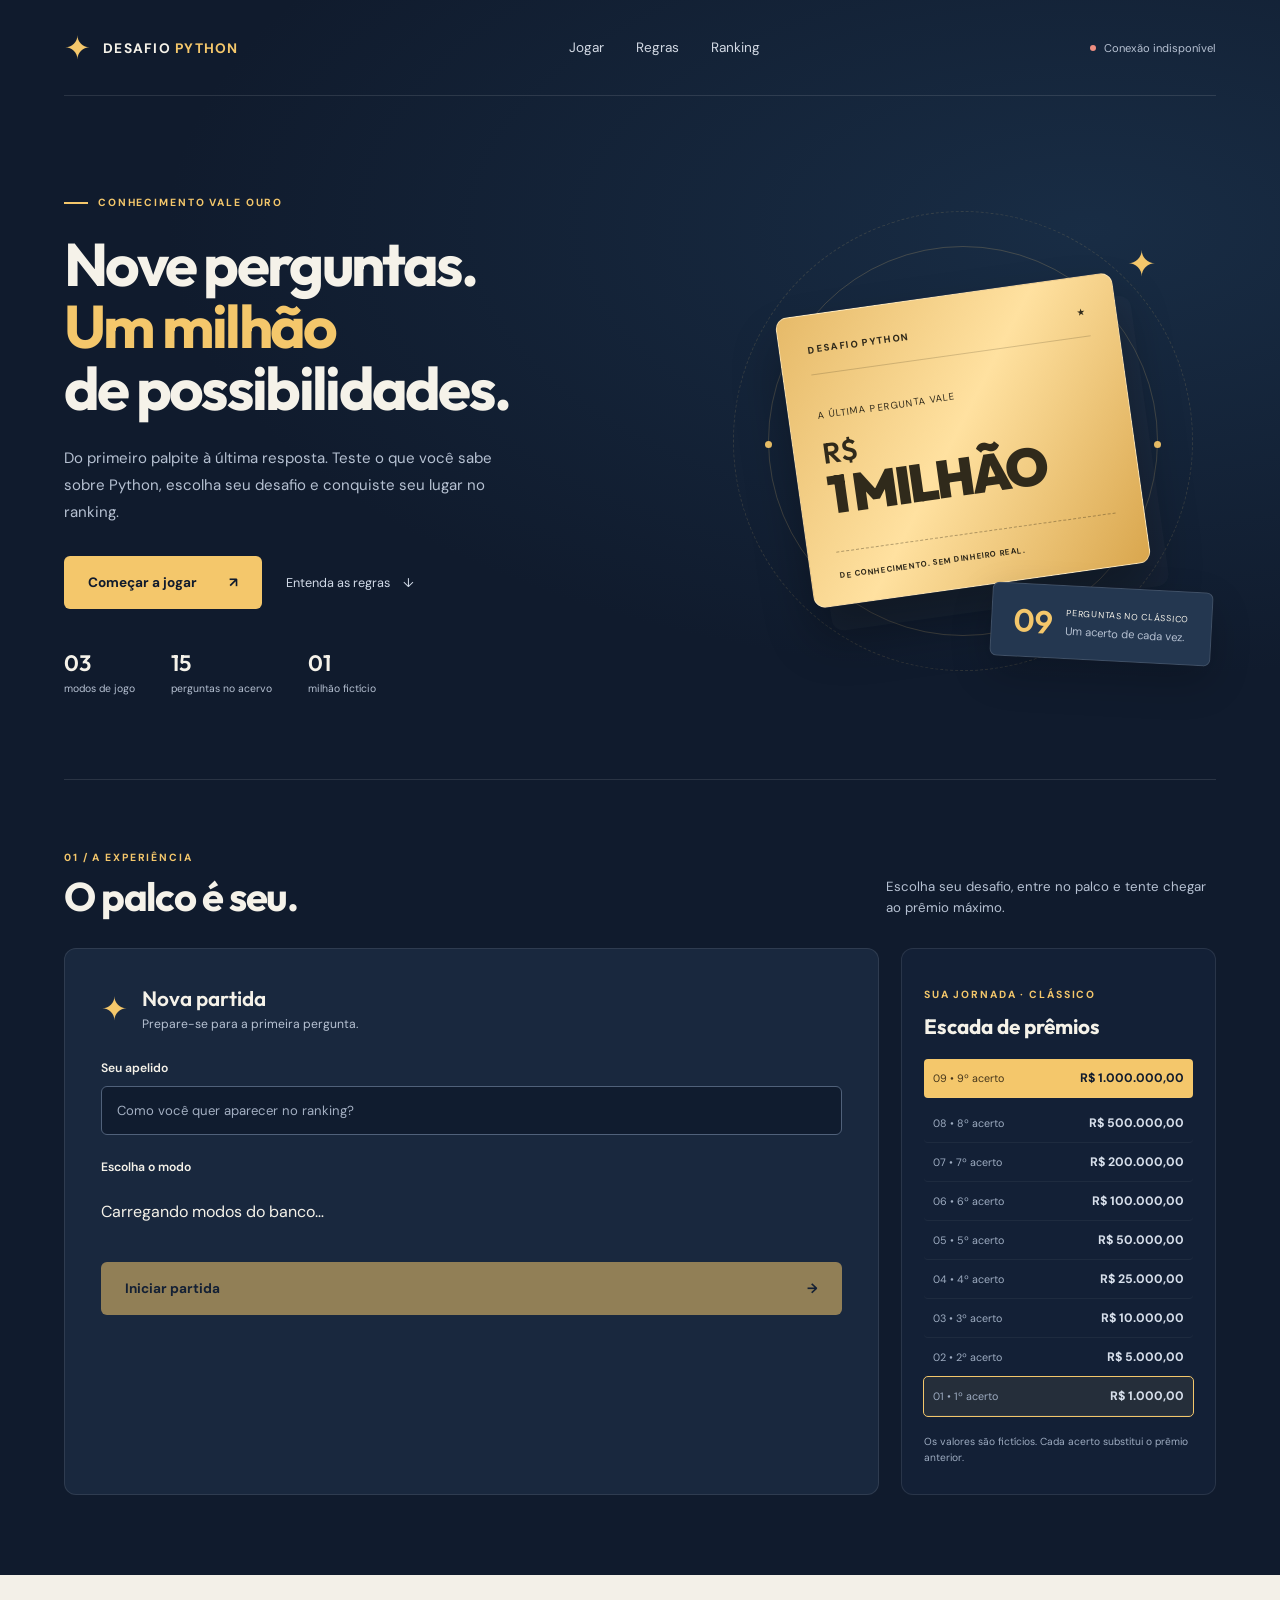
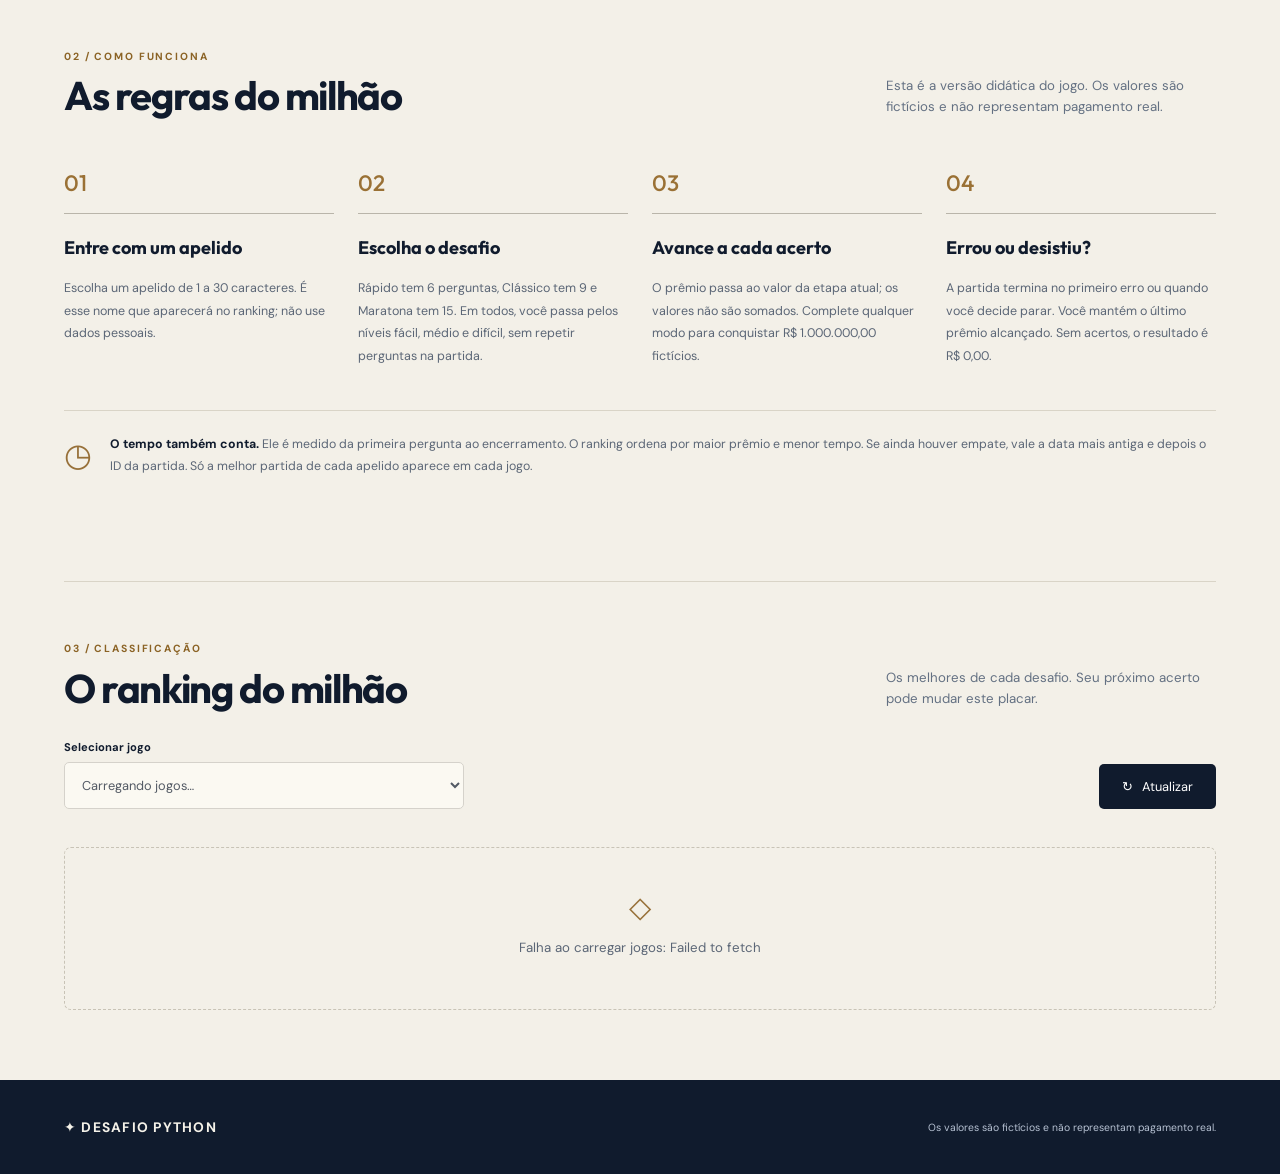
==== commit 9f4b4378: "Corrige tempo e reenvio, renova site e prepara pacote completo" ====
--- a/index.html
+++ b/index.html
@@ -13,25 +13,27 @@
   <script defer src="game.js"></script>
 </head>
 <body>
+  <a class="skip-link" href="#jogar">Pular para o jogo</a>
   <div class="page-glow" aria-hidden="true"></div>
   <main class="shell">
     <nav class="topbar" aria-label="Navegação principal">
       <a class="brand" href="#inicio" aria-label="Desafio Python, voltar ao início"><span class="brand-mark" aria-hidden="true">✦</span><span>DESAFIO <strong>PYTHON</strong></span></a>
       <div class="top-links"><a href="#jogar">Jogar</a><a href="#regras">Regras</a><a href="#ranking-section">Ranking</a></div>
-      <span class="live-label"><span class="live-dot"></span>Conectado ao banco</span>
+      <span class="live-label" data-state="loading"><span class="live-dot"></span><span id="connection-status">Conectando…</span></span>
     </nav>
     <header class="hero" id="inicio">
       <div class="hero-copy">
-        <p class="eyebrow"><span class="eyebrow-line"></span> A ARENA DE PERGUNTAS ESTÁ ABERTA</p>
-        <h1>Você sabe.<br><em>Você decide.</em><br>Você conquista.</h1>
-        <p class="intro">As luzes acenderam. Escolha entre três desafios, responda sob pressão e faça seu nome subir no placar do milhão.</p>
+        <p class="eyebrow"><span class="eyebrow-line"></span> CONHECIMENTO VALE OURO</p>
+        <h1>Nove perguntas.<br><em>Um milhão</em><br>de possibilidades.</h1>
+        <p class="intro">Do primeiro palpite à última resposta. Teste o que você sabe sobre Python, escolha seu desafio e conquiste seu lugar no ranking.</p>
         <div class="hero-actions"><a class="hero-cta" href="#jogar">Começar a jogar <span aria-hidden="true">↗</span></a><a class="hero-link" href="#regras">Entenda as regras <span aria-hidden="true">↓</span></a></div>
         <div class="hero-metrics"><div><strong>03</strong><span>modos de jogo</span></div><div><strong>15</strong><span>perguntas no acervo</span></div><div><strong>01</strong><span>milhão fictício</span></div></div>
       </div>
       <div class="hero-art" aria-hidden="true">
-        <div class="hero-orbit orbit-one"></div><div class="hero-orbit orbit-two"></div>
-        <div class="showpiece"><span class="showpiece-kicker">PRÊMIO MÁXIMO</span><span class="showpiece-currency">R$</span><strong>1.000.000</strong><span class="showpiece-cents">,00</span><span class="showpiece-caption">FICTÍCIO · 3 MODOS</span></div>
-        <div class="art-spark spark-a">✦</div><div class="art-spark spark-b">✧</div>
+        <div class="arena-ring ring-outer"></div><div class="arena-ring ring-inner"></div>
+        <div class="arena-star">✦</div>
+        <div class="million-ticket"><span class="ticket-top">DESAFIO PYTHON <span>★</span></span><span class="ticket-label">A ÚLTIMA PERGUNTA VALE</span><span class="ticket-currency">R$</span><strong>1 MILHÃO</strong><span class="ticket-bottom">DE CONHECIMENTO. SEM DINHEIRO REAL.</span></div>
+        <div class="floating-note"><span>09</span><div>PERGUNTAS NO CLÁSSICO<small>Um acerto de cada vez.</small></div></div>
       </div>
     </header>
     <section class="play-section" id="jogar" aria-labelledby="play-title">
@@ -73,6 +75,7 @@
             <p id="result-time"></p>
             <button id="play-again" class="primary-button" type="button">Jogar novamente <span aria-hidden="true">→</span></button>
           </div>
+          <button id="retry-answer" class="primary-button" type="button" hidden>Tentar enviar novamente</button>
           <p id="game-status" role="status" aria-live="polite"></p>
         </div>
         <aside class="prize-card" aria-label="Escada de prêmios fictícios">
@@ -106,7 +109,7 @@
     <section class="board" id="ranking-section" aria-labelledby="board-title">
       <div class="board-heading">
         <div><p class="section-kicker">03 / CLASSIFICAÇÃO</p><h2 id="board-title">O ranking do milhão</h2></div>
-        <p class="board-description">Resultados reais do banco. Uma posição por apelido em cada jogo.</p>
+        <p class="board-description">Os melhores de cada desafio. Seu próximo acerto pode mudar este placar.</p>
       </div>
       <div class="controls" aria-label="Controles do ranking">
         <div class="field"><label for="game">Selecionar jogo</label><select id="game" disabled><option value="">Carregando jogos…</option></select></div>
@@ -121,12 +124,12 @@
       <div class="feedback" id="feedback"><span class="feedback-icon" aria-hidden="true">◇</span><p id="status" role="status" aria-live="polite">Conectando ao banco de dados…</p></div>
       <div class="table-wrap">
         <table id="ranking" hidden>
-          <thead><tr><th scope="col">Posição</th><th scope="col">Jogador</th><th scope="col">Prêmio fictício</th><th scope="col">Tempo</th><th scope="col">Data</th></tr></thead>
+          <thead><tr><th scope="col">Posição</th><th scope="col">Jogador</th><th scope="col">Jogo</th><th scope="col">Prêmio fictício</th><th scope="col">Tempo</th><th scope="col">Data</th></tr></thead>
           <tbody></tbody>
         </table>
       </div>
     </section>
-    <footer><span>DESAFIO PYTHON</span><p>Os valores são fictícios e não representam pagamento real.</p></footer>
+    <footer><a class="brand" href="#inicio">✦ DESAFIO PYTHON</a><p>Os valores são fictícios e não representam pagamento real.</p></footer>
   </main>
 </body>
 </html>
--- a/style.css
+++ b/style.css
@@ -1,332 +1,957 @@
-@import url('https://fonts.googleapis.com/css2?family=DM+Sans:wght@400;500;600;700&family=Outfit:wght@400;500;600;700;800&display=swap');
+@import url('https://fonts.googleapis.com/css2?family=DM+Sans:wght@400;500;600;700&family=Outfit:wght@400;500;600;700;800;900&display=swap');
 
 :root {
-  font-family: 'DM Sans', system-ui, sans-serif;
-  color: #f5f4f1;
-  background: #0b1221;
-  font-synthesis: none;
-  scroll-behavior: smooth;
-}
-* { box-sizing: border-box; }
-[hidden] { display: none !important; }
+  font-family:'DM Sans',sans-serif;
+  color:#f5f2e9;
+  background:#101b2d;
+  font-synthesis:none;
+  scroll-behavior:smooth;
+  --gold:#f4c76b;
+  --ink:#101b2d;
+  --muted:#b6c1d2}
+
+* {
+  box-sizing:border-box}
+[hidden] {
+  display:none!important}
 body {
-  margin: 0;
-  min-width: 320px;
-  overflow-x: hidden;
-  background:
-    radial-gradient(ellipse 50% 32% at 85% 12%, rgba(60, 99, 136, .19), transparent 75%),
-    radial-gradient(ellipse 45% 30% at 3% 4%, rgba(196, 143, 56, .10), transparent 70%),
-    #0b1221;
-}
-button, input, select { font: inherit; }
-button { cursor: pointer; }
-a { color: inherit; }
-button:focus-visible, a:focus-visible, input:focus-visible, select:focus-visible {
-  outline: 3px solid #e8bc6b;
-  outline-offset: 4px;
-}
+  margin:0;
+  min-width:320px}
+a {
+  color:inherit;
+  text-decoration:none}
+button,input,select {
+  font:inherit}
+button {
+  cursor:pointer}
+button:disabled {
+  cursor:wait;
+  opacity:.55}
+button,a,input,select {
+   -webkit-tap-highlight-color:transparent }
+button:focus-visible,a:focus-visible,input:focus-visible,select:focus-visible {
+  outline:3px solid #d69b32;
+  outline-offset:4px}
+button {
+  transition:background .18s,transform .18s}
+button:hover:not(:disabled) {
+  transform:translateY(-2px)}
+.shell {
+  max-width:1360px;
+  padding:0 64px;
+  margin:auto}
 .page-glow {
-  position: absolute;
-  inset: 0 0 auto;
-  height: 620px;
-  pointer-events: none;
-  background: linear-gradient(90deg, rgba(255,255,255,.02) 1px, transparent 1px), linear-gradient(rgba(255,255,255,.02) 1px, transparent 1px);
-  background-size: 64px 64px;
-  mask-image: linear-gradient(to bottom, black, transparent);
-}
-.shell { position: relative; max-width: 1320px; margin: auto; padding: 0 clamp(20px, 4.3vw, 64px); }
-.topbar { display: flex; align-items: center; gap: 36px; min-height: 92px; border-bottom: 1px solid rgba(255,255,255,.11); }
-.brand { display: inline-flex; align-items: center; gap: 12px; flex-shrink: 0; text-decoration: none; font: 700 .86rem 'Outfit', sans-serif; letter-spacing: .15em; white-space: nowrap; }
-.brand strong { color: #e8bc6b; }
-.brand-mark { width: 38px; height: 38px; display: grid; place-items: center; border: 1.5px solid #e8bc6b; border-radius: 10px; color: #e8bc6b; font: 800 1.4rem 'Outfit', sans-serif; letter-spacing: 0; }
-.top-links { display: flex; gap: 31px; margin-left: auto; }
-.top-links a { color: #aebbd0; font-size: .84rem; font-weight: 700; text-decoration: none; transition: color .2s; }
-.top-links a:hover { color: #f7d390; }
-.live-label { display: inline-flex; align-items: center; gap: 9px; padding: 10px 13px; border: 1px solid rgba(113,211,158,.25); border-radius: 100px; color: #a8dabb; background: rgba(65,137,91,.09); font-size: .73rem; font-weight: 700; white-space: nowrap; }
-.live-dot { width: 7px; height: 7px; border-radius: 50%; background: #7bd79d; box-shadow: 0 0 12px #7bd79d; }
+  position:absolute;
+  inset:0 0 auto;
+  height:760px;
+  background:radial-gradient(ellipse at 85% 30%,#23436370,transparent 60%);
+  pointer-events:none}
+.topbar {
+  position:relative;
+  min-height:96px;
+  display:flex;
+  align-items:center;
+  justify-content:space-between;
+  border-bottom:1px solid #ffffff1c;
+  gap:24px}
+.brand {
+  display:flex;
+  align-items:center;
+  gap:11px;
+  font-size:.86rem;
+  letter-spacing:.09em;
+  font-weight:700}
+.brand strong {
+  color:var(--gold)}
+.brand-mark {
+  font-size:2rem;
+  color:var(--gold)}
+.top-links {
+  display:flex;
+  gap:32px;
+  font-size:.85rem;
+  color:#d1d8e3}
+.top-links a:hover {
+  color:var(--gold)}
+.live-label {
+  display:flex;
+  align-items:center;
+  gap:8px;
+  font-size:.7rem;
+  color:var(--muted)}
+.live-dot {
+  width:6px;
+  height:6px;
+  background:#97a6be;
+  border-radius:50%}
+[data-state=online] .live-dot {
+  background:#a3d6b0;
+  box-shadow:0 0 0 4px #a3d6b011}
+[data-state=offline] .live-dot {
+  background:#ed8d80}
+.hero {
+  position:relative;
+  display:grid;
+  grid-template-columns:1.2fr 1fr;
+  align-items:center;
+  gap:40px;
+  padding:90px 0 84px}
+.eyebrow,.section-kicker {
+  font-size:.65rem;
+  font-weight:700;
+  letter-spacing:.18em;
+  color:var(--gold);
+  text-transform:uppercase}
+.eyebrow {
+  display:flex;
+  align-items:center;
+  gap:10px}
+.eyebrow-line {
+  width:24px;
+  height:2px;
+  background:var(--gold)}
+h1,h2,h3 {
+  font-family:'Outfit',sans-serif}
+h1 {
+  font-size:clamp(3rem,4.7vw,4.6rem);
+  line-height:1.03;
+  letter-spacing:-.045em;
+  margin:25px 0}
+h1 em {
+  font-style:normal;
+  color:var(--gold)}
+.intro {
+  max-width:440px;
+  line-height:1.8;
+  color:var(--muted);
+  font-size:.94rem}
+.hero-actions {
+  display:flex;
+  align-items:center;
+  gap:24px;
+  margin-top:30px}
+.hero-cta,.primary-button {
+  display:inline-flex;
+  align-items:center;
+  justify-content:space-between;
+  gap:32px;
+  background:var(--gold);
+  color:var(--ink);
+  border:0;
+  border-radius:6px;
+  font-weight:700;
+  padding:18px 24px;
+  font-size:.85rem}
+.hero-cta:hover,.primary-button:hover:not(:disabled) {
+  background:#ffe0a0}
+.hero-link {
+  font-size:.79rem;
+  color:#d2dbe8}
+.hero-link span {
+  margin-left:10px}
+.hero-metrics {
+  display:flex;
+  gap:36px;
+  margin-top:40px}
+.hero-metrics div {
+  display:flex;
+  flex-direction:column;
+  gap:5px}
+.hero-metrics strong {
+  font:600 1.4rem 'Outfit',sans-serif}
+.hero-metrics span {
+  font-size:.65rem;
+  color:var(--muted)}
+.hero-art {
+  position:relative;
+  min-height:440px;
+  display:grid;
+  place-items:center}
+.arena-ring {
+  position:absolute;
+  width:390px;
+  height:390px;
+  border:1px solid #eac47735;
+  border-radius:50%}
+.ring-outer {
+  width:460px;
+  height:460px;
+  border-style:dashed;
+  border-color:#eac47725;
+  transform:rotate(-18deg)}
+.ring-inner:before,.ring-inner:after {
+  content:'';
+  position:absolute;
+  background:var(--gold);
+  width:7px;
+  height:7px;
+  border-radius:50%;
+  top:50%;
+  left:-4px}
+.ring-inner:after {
+  left:auto;
+  right:-4px}
+.arena-star {
+  position:absolute;
+  font-size:2.2rem;
+  color:var(--gold);
+  top:20px;
+  right:60px}
+.million-ticket {
+  position:relative;
+  width:340px;
+  padding:28px 28px 24px;
+  background:linear-gradient(125deg,#e6ba69,#ffe1a0 48%,#d9a64d);
+  color:#302a1b;
+  border-radius:12px;
+  transform:rotate(-8deg);
+  box-shadow:15px 25px 0 #ffffff05,0 30px 50px #0005;
+  border:1px solid #fff5}
+.ticket-top {
+  display:flex;
+  justify-content:space-between;
+  font-size:.6rem;
+  font-weight:800;
+  letter-spacing:.15em;
+  border-bottom:1px solid #3b321b35;
+  padding-bottom:18px}
+.ticket-label {
+  display:block;
+  font-size:.6rem;
+  letter-spacing:.12em;
+  margin-top:34px}
+.ticket-currency {
+  display:block;
+  font:600 1.8rem 'Outfit';
+  margin-top:13px}
+.million-ticket strong {
+  display:block;
+  font:900 3.3rem/.95 'Outfit';
+  letter-spacing:-.06em;
+  white-space:nowrap}
+.ticket-bottom {
+  display:block;
+  border-top:1px dashed #3b321b60;
+  margin-top:32px;
+  padding-top:18px;
+  font-size:.5rem;
+  font-weight:700;
+  letter-spacing:.08em}
+.floating-note {
+  position:absolute;
+  bottom:0;
+  right:4px;
+  display:flex;
+  gap:13px;
+  align-items:center;
+  padding:16px 22px;
+  background:#243750;
+  border:1px solid #ffffff20;
+  box-shadow:0 16px 40px #0003;
+  border-radius:7px;
+  transform:rotate(3deg)}
+.floating-note>span {
+  font:600 2rem 'Outfit';
+  color:var(--gold)}
+.floating-note div {
+  font-size:.55rem;
+  letter-spacing:.08em}
+.floating-note small {
+  display:block;
+  font-size:.7rem;
+  color:var(--muted);
+  letter-spacing:0;
+  margin-top:5px}
 
-.hero { display: grid; grid-template-columns: minmax(0, 1.18fr) minmax(400px, .82fr); align-items: center; gap: 38px; min-height: 620px; padding: 75px 0 86px; }
-.hero-copy { min-width: 0; }
-.eyebrow, .section-kicker { color: #e8bc6b; font-size: .73rem; font-weight: 800; letter-spacing: .19em; text-transform: uppercase; }
-.eyebrow { display: flex; align-items: center; gap: 13px; }
-.eyebrow-line { width: 28px; height: 1px; background: #e8bc6b; }
-.hero h1 { margin: 22px 0 26px; max-width: 770px; font: 800 clamp(3.5rem, 5.6vw, 6.4rem)/.98 'Outfit', sans-serif; letter-spacing: -.065em; }
-.hero h1 em { color: #e8bc6b; font-style: normal; }
-.intro { max-width: 580px; margin: 0; color: #b1bed2; font-size: 1.05rem; line-height: 1.7; }
-.hero-actions { display: flex; align-items: center; gap: 30px; flex-wrap: wrap; margin-top: 33px; }
-.hero-cta { display: inline-flex; align-items: center; justify-content: space-between; gap: 24px; min-width: 200px; min-height: 54px; padding: 0 19px; border-radius: 9px; background: #e8bc6b; color: #192234; font-size: .9rem; font-weight: 800; text-decoration: none; box-shadow: 0 15px 40px rgba(0,0,0,.23); transition: transform .2s, background .2s; }
-.hero-cta:hover { transform: translateY(-2px); background: #f7ce83; }
-.hero-cta span { font-size: 1.15rem; }
-.hero-link { color: #d1dbea; font-size: .88rem; font-weight: 700; text-decoration: none; border-bottom: 1px solid rgba(209,219,234,.42); padding-bottom: 4px; }
-.hero-link span { margin-left: 8px; color: #e8bc6b; }
-.hero-metrics { display: flex; gap: 39px; margin-top: 58px; }
-.hero-metrics div { display: flex; align-items: baseline; gap: 9px; }
-.hero-metrics strong { font: 700 1.5rem 'Outfit', sans-serif; color: #f3f2ee; }
-.hero-metrics span { color: #889bb2; font-size: .75rem; }
-.hero-art { position: relative; min-height: 440px; display: grid; place-items: center; isolation: isolate; }
-.hero-art::before { content: ''; position: absolute; z-index: -2; width: 390px; height: 390px; border-radius: 50%; background: radial-gradient(circle, rgba(220,170,82,.18), rgba(76,95,125,.08) 52%, transparent 72%); filter: blur(8px); }
-.hero-orbit { position: absolute; z-index: -1; border: 1px solid rgba(232,188,107,.23); border-radius: 50%; }
-.orbit-one { width: 440px; height: 300px; transform: rotate(-25deg); }
-.orbit-two { width: 340px; height: 440px; transform: rotate(24deg); border-color: rgba(151,183,213,.15); }
-.showpiece { position: relative; width: min(100%, 400px); min-height: 304px; padding: 37px 31px; display: flex; flex-direction: column; align-items: center; justify-content: center; border: 1px solid rgba(236,194,117,.43); border-radius: 22px; background: linear-gradient(142deg, rgba(50,61,74,.95), rgba(20,30,47,.96) 48%, rgba(28,39,56,.98)); box-shadow: 0 38px 80px rgba(0,0,0,.4), inset 0 1px 0 rgba(255,255,255,.12); transform: rotate(-4deg); }
-.showpiece::before { content: ''; position: absolute; inset: 10px; border: 1px solid rgba(232,188,107,.16); border-radius: 16px; pointer-events: none; }
-.showpiece-kicker, .showpiece-caption { font-size: .68rem; font-weight: 800; letter-spacing: .2em; color: #c6a36b; }
-.showpiece-currency { margin-top: 24px; color: #e8bc6b; font: 700 1.4rem 'Outfit', sans-serif; }
-.showpiece strong { color: #f8d68f; font: 800 clamp(2.9rem, 4vw, 4.1rem)/1 'Outfit', sans-serif; letter-spacing: -.06em; text-shadow: 0 7px 35px rgba(255,196,94,.19); }
-.showpiece-cents { align-self: flex-end; margin-right: 40px; color: #e8bc6b; font: 700 1.3rem 'Outfit', sans-serif; }
-.showpiece-caption { margin-top: 24px; color: #8499b0; }
-.art-spark { position: absolute; color: #f0c677; }
-.spark-a { top: 30px; left: 12%; font-size: 1.8rem; }
-.spark-b { bottom: 35px; right: 8%; font-size: 2.2rem; }
+.play-section {
+  border-top:1px solid #ffffff1c;
+  padding:60px 0 80px}
+.play-heading,.rules-heading,.board-heading {
+  display:flex;
+  justify-content:space-between;
+  align-items:flex-end;
+  gap:35px;
+  margin-bottom:30px}
+h2 {
+  font-size:2.5rem;
+  letter-spacing:-.035em;
+  line-height:1.1;
+  margin:10px 0 0}
+.play-heading>p,.rules-heading>p,.board-description {
+  max-width:330px;
+  font-size:.83rem;
+  line-height:1.6;
+  color:var(--muted);
+  margin:0}
+.play-layout {
+  display:grid;
+  grid-template-columns:minmax(0,1fr) 315px;
+  gap:22px}
+.play-card {
+  padding:36px;
+  background:#19283e;
+  border:1px solid #ffffff18;
+  border-radius:12px;
+  min-width:0}
+.form-header {
+  display:flex;
+  gap:14px;
+  align-items:center;
+  margin-bottom:28px}
+.form-icon {
+  font-size:2rem;
+  color:var(--gold)}
+.form-header strong {
+  font:600 1.3rem 'Outfit';
+  display:block}
+.form-header span:not(.form-icon) {
+  display:block;
+  color:var(--muted);
+  font-size:.76rem;
+  margin-top:5px}
+.play-card label {
+  display:block;
+  font-size:.76rem;
+  font-weight:600;
+  margin-bottom:10px}
+.play-card input {
+  width:100%;
+  background:#101c2f;
+  color:white;
+  border:1px solid #50617a;
+  border-radius:6px;
+  padding:15px;
+  margin-bottom:24px;
+  font-size:.82rem}
+.play-card input::placeholder {
+  color:#a3afc2}
+.mode-options {
+  display:grid;
+  grid-template-columns:repeat(3,minmax(0,1fr));
+  gap:10px;
+  margin-bottom:24px}
+.mode-choice {
+  background:#152238;
+  color:#e7edf7;
+  border:1px solid #4e5c71;
+  border-radius:7px;
+  text-align:left;
+  padding:16px 12px}
+.mode-choice[aria-pressed=true] {
+  border-color:var(--gold);
+  background:#f4c76b0d;
+  box-shadow:inset 0 0 0 1px var(--gold)}
+.mode-icon {
+  display:block;
+  color:var(--gold);
+  font-size:1.35rem;
+  margin-bottom:12px}
+.mode-copy strong,.mode-copy small,.mode-copy em {
+  display:block}
+.mode-copy strong {
+  font:600 1rem 'Outfit'}
+.mode-copy small {
+  font-size:.64rem;
+  color:var(--muted);
+  margin-top:6px;
+  line-height:1.5}
+.mode-copy em {
+  font-style:normal;
+  font-size:.58rem;
+  color:var(--gold);
+  margin-top:13px}
+.primary-button {
+  width:100%}
+.prize-card {
+  background:#132036;
+  border:1px solid #ffffff18;
+  padding:28px 22px;
+  border-radius:12px}
+.prize-card h3 {
+  font-size:1.3rem;
+  margin:12px 0 20px}
+.prize-card ol {
+  list-style:none;
+  margin:0;
+  padding:0}
+.prize-card li {
+  display:flex;
+  align-items:center;
+  justify-content:space-between;
+  gap:5px;
+  padding:11px 9px;
+  border-bottom:1px solid #ffffff0c;
+  font-size:.67rem;
+  color:#9eacc1;
+  border-radius:4px}
+.prize-card li strong {
+  font-variant-numeric:tabular-nums;
+  font-size:.77rem;
+  color:#d7dfeb}
+.prize-card li:first-child {
+  background:var(--gold);
+  color:#44351b;
+  margin-bottom:6px}
+.prize-card li:first-child strong {
+  color:var(--ink)}
+.prize-card li.current {
+  outline:1px solid var(--gold);
+  background:#f4c76b15}
+.prize-card li.done,.prize-card li.done strong {
+  color:#a2dbb4}
+.prize-card small {
+  display:block;
+  margin-top:18px;
+  line-height:1.6;
+  color:#9eacc1;
+  font-size:.64rem}
+.question-meta {
+  display:flex;
+  justify-content:space-between;
+  color:var(--gold);
+  font-size:.75rem;
+  font-weight:700}
+.progress-track {
+  height:4px;
+  background:#34465f;
+  border-radius:4px;
+  margin:16px 0 24px}
+#progress-fill {
+  height:100%;
+  background:var(--gold);
+  transition:width .2s}
+.question-value {
+  font-size:.8rem;
+  color:var(--muted)}
+.question-value strong {
+  color:var(--gold)}
+#question-text {
+  font-size:clamp(1.4rem,2vw,1.9rem);
+  line-height:1.35;
+  min-height:80px;
+  margin:23px 0 30px;
+  overflow-wrap:anywhere}
+.options {
+  display:grid;
+  grid-template-columns:1fr 1fr;
+  gap:12px}
+.options button {
+  display:flex;
+  align-items:center;
+  gap:12px;
+  text-align:left;
+  background:#101c2f;
+  border:1px solid #52627c;
+  border-radius:6px;
+  color:#eff3f9;
+  padding:14px;
+  min-height:76px;
+  font-size:.8rem}
+.options button:hover:not(:disabled) {
+  border-color:var(--gold);
+  background:#27374e}
+.options b {
+  display:grid;
+  place-items:center;
+  color:var(--gold);
+  border:1px solid #f4c76b50;
+  width:30px;
+  height:30px;
+  border-radius:50%;
+  flex-shrink:0}
+.options span {
+  overflow-wrap:anywhere;
+  line-height:1.5}
+.quit-button {
+  background:none;
+  border:0;
+  padding:0;
+  margin-top:24px;
+  color:var(--muted);
+  text-decoration:underline;
+  text-underline-offset:4px;
+  font-size:.73rem}
+#game-status {
+  min-height:1.5em;
+  font-size:.78rem;
+  line-height:1.6;
+  color:var(--gold);
+  margin:18px 0 0}
+#retry-answer {
+  margin-top:20px}
+#result-stage {
+  text-align:center;
+  padding:24px 0}
+.result-star {
+  font-size:3rem;
+  color:var(--gold)}
+#result-title {
+  font-size:1.6rem}
+#result-detail,#result-time {
+  color:var(--muted);
+  line-height:1.6;
+  font-size:.85rem}
+#result-prize {
+  display:block;
+  font:700 clamp(2rem,4vw,3.6rem) 'Outfit';
+  letter-spacing:-.04em;
+  color:var(--gold);
+  margin:22px 0}
+#play-again {
+  margin-top:24px}
 
-.play-section { padding: 55px 0 90px; border-top: 1px solid rgba(255,255,255,.08); }
-.play-heading, .rules-heading, .board-heading { display: flex; justify-content: space-between; align-items: end; gap: 32px; margin-bottom: 30px; }
-.play-heading h2, .rules-heading h2, .board h2 { margin: 9px 0 0; font: 700 clamp(2rem, 3.3vw, 3rem)/1.1 'Outfit', sans-serif; letter-spacing: -.04em; }
-.play-heading > p, .rules-heading > p, .board-description { max-width: 380px; margin: 0; color: #aebbd0; font-size: .88rem; line-height: 1.65; }
-.play-layout { display: grid; grid-template-columns: minmax(0, 1.7fr) minmax(295px, .9fr); gap: 18px; }
-.play-card, .prize-card { border: 1px solid rgba(255,255,255,.11); border-radius: 16px; background: #172238; box-shadow: 0 30px 70px rgba(0,0,0,.12); }
-.play-card { min-height: 475px; padding: clamp(28px, 4vw, 46px); }
-.form-header { display: flex; align-items: center; gap: 16px; margin-bottom: 37px; }
-.form-icon { width: 46px; height: 46px; display: grid; place-items: center; flex-shrink: 0; border: 1px solid rgba(232,188,107,.35); border-radius: 12px; background: rgba(232,188,107,.11); color: #e8bc6b; font-size: 1.4rem; }
-.form-header strong, .form-header span:last-child { display: block; }
-.form-header strong { font: 700 1.25rem 'Outfit', sans-serif; }
-.form-header span:last-child { margin-top: 3px; color: #9cabbe; font-size: .8rem; }
-.play-card label { display: block; margin-bottom: 9px; color: #d5deea; font-size: .8rem; font-weight: 700; }
-.play-card input, .play-card select { width: 100%; height: 53px; margin: 0 0 25px; padding: 0 16px; border: 1px solid #44536b; border-radius: 9px; background: #223149; color: #f3f5f8; font-size: .9rem; }
-.play-card input::placeholder { color: #8d9fb5; }
-.play-card select:disabled { opacity: .6; }
-.primary-button { display: inline-flex; align-items: center; justify-content: space-between; gap: 24px; min-height: 53px; padding: 0 19px; border: 0; border-radius: 9px; background: #e8bc6b; color: #172033; font-size: .9rem; font-weight: 800; }
-.primary-button:hover:not(:disabled) { background: #f7ce83; }
-.primary-button:disabled { opacity: .5; cursor: not-allowed; }
-.primary-button span { font-size: 1.2rem; }
-.prize-card { padding: 31px; background: linear-gradient(150deg, #1a2940, #141f32); }
-.prize-card h3 { margin: 12px 0 24px; font: 700 1.5rem 'Outfit', sans-serif; }
-.prize-card ol { list-style: none; margin: 0; padding: 0; }
-.prize-card li { display: flex; justify-content: space-between; gap: 10px; padding: 10px 11px; border-bottom: 1px solid rgba(255,255,255,.07); color: #96a8bf; font-size: .81rem; }
-.prize-card li strong { color: #e1e6ee; font-weight: 700; }
-.prize-card li.current { border: 1px solid rgba(232,188,107,.55); border-radius: 7px; background: rgba(232,188,107,.11); color: #e8bc6b; }
-.prize-card li.current strong { color: #f5d290; }
-.prize-card li.done, .prize-card li.done strong { color: #8ad6aa; }
-.prize-card small { display: block; margin-top: 20px; color: #8ca0ba; line-height: 1.5; }
-.question-meta { display: flex; justify-content: space-between; color: #e8bc6b; font-size: .75rem; font-weight: 800; letter-spacing: .1em; text-transform: uppercase; }
-.progress-track { height: 5px; margin: 18px 0 27px; border-radius: 99px; background: #33445d; overflow: hidden; }
-#progress-fill { height: 100%; background: #e8bc6b; border-radius: 99px; transition: width .25s; }
-.question-value { margin: 0; color: #9eadc0; font-size: .82rem; }
-.question-value strong { color: #e8bc6b; }
-.play-card h3 { max-width: 680px; margin: 14px 0 28px; font: 700 clamp(1.5rem, 2.5vw, 2rem)/1.28 'Outfit', sans-serif; }
-.options { display: grid; grid-template-columns: 1fr 1fr; gap: 10px; }
-.options button { display: flex; align-items: center; gap: 13px; min-height: 70px; padding: 12px; border: 1px solid #3f5069; border-radius: 9px; background: #223149; color: #edf1f6; text-align: left; font-size: .88rem; font-weight: 500; transition: border-color .2s, background .2s; }
-.options button:hover:not(:disabled) { border-color: #e8bc6b; background: #2b3b54; }
-.options button:disabled { cursor: wait; opacity: .75; }
-.options b { display: grid; place-items: center; flex-shrink: 0; width: 34px; height: 34px; border-radius: 7px; background: #394c66; color: #e8bc6b; }
-.options span { line-height: 1.4; }
-.quit-button { margin-top: 22px; padding: 4px 0; border: 0; background: none; color: #a9b9cd; font-size: .81rem; text-decoration: underline; text-underline-offset: 4px; }
-.quit-button:hover:not(:disabled) { color: #fff; }
-#game-status { min-height: 1.4em; margin: 17px 0 0; color: #f5ce86; font-size: .82rem; }
-#result-stage { text-align: center; padding: 26px 0; }
-.result-star { color: #e8bc6b; font-size: 2.9rem; }
-#result-title { max-width: none; margin: 12px 0; }
-#result-detail, #result-time { color: #aab9cc; line-height: 1.5; }
-#result-prize { display: block; margin: 25px 0 11px; color: #e8bc6b; font: 800 clamp(2.4rem, 5vw, 4rem) 'Outfit', sans-serif; letter-spacing: -.05em; }
-#play-again { margin-top: 15px; }
+.rules-section,.board {
+  margin:0 -64px;
+  padding:64px;
+  background:#f3f0e8;
+  color:var(--ink)}
+.rules-section .section-kicker,.board .section-kicker {
+  color:#8b6325}
+.rules-heading>p,.board-description {
+  color:#637082}
+.rules-grid {
+  display:grid;
+  grid-template-columns:repeat(4,1fr);
+  gap:24px}
+.rule-card {
+  padding:22px 0}
+.rule-number {
+  font:500 1.4rem 'Outfit';
+  color:#9a7135;
+  border-bottom:1px solid #b9b5aa;
+  display:block;
+  padding-bottom:16px}
+.rule-card h3 {
+  font-size:1.13rem;
+  margin-top:22px}
+.rule-card p {
+  font-size:.78rem;
+  line-height:1.8;
+  color:#5b6676}
+.rules-bottom {
+  display:flex;
+  gap:18px;
+  align-items:center;
+  border-top:1px solid #d9d4c7;
+  margin-top:8px;
+  padding-top:22px}
+.rules-bottom-icon {
+  font-size:2rem;
+  color:#977039}
+.rules-bottom p {
+  font-size:.77rem;
+  color:#5b6676;
+  line-height:1.8;
+  margin:0}
+.rules-bottom strong {
+  color:var(--ink)}
+.board {
+  padding-top:40px;
+  padding-bottom:70px}
+.board-heading {
+  border-top:1px solid #d9d4c7;
+  padding-top:50px}
+.controls {
+  display:flex;
+  gap:12px;
+  align-items:flex-end;
+  margin:28px 0 38px}
+.field {
+  flex:1}
+.field label {
+  display:block;
+  font-size:.7rem;
+  font-weight:700;
+  margin-bottom:8px}
+.field select {
+  width:100%;
+  max-width:400px;
+  border:1px solid #c9c6bf;
+  background:#fffdf7;
+  border-radius:5px;
+  padding:13px;
+  color:var(--ink);
+  font-size:.8rem}
+#refresh {
+  background:var(--ink);
+  border:0;
+  padding:14px 23px;
+  color:white;
+  border-radius:5px;
+  font-size:.8rem}
+#refresh span {
+  margin-right:6px}
+.podium {
+  display:grid;
+  grid-template-columns:repeat(3,1fr);
+  gap:18px;
+  align-items:end;
+  margin:45px 0 26px}
+.podium-card {
+  position:relative;
+  display:flex;
+  flex-direction:column;
+  align-items:center;
+  text-align:center;
+  padding:30px 16px 22px;
+  border:1px solid #d7d1c3;
+  border-radius:10px;
+  background:#faf8f2;
+  min-height:192px}
+.position-1 {
+  background:var(--ink);
+  color:white;
+  min-height:220px;
+  order:2;
+  border-color:var(--ink)}
+.position-2 {
+  order:1}
+.position-3 {
+  order:3}
+.podium-medal {
+  position:absolute;
+  top:-20px;
+  background:#8c99a8;
+  border:5px solid #f3f0e8;
+  color:white;
+  border-radius:50%;
+  width:43px;
+  height:43px;
+  display:grid;
+  place-items:center;
+  font-weight:700}
+.position-1 .podium-medal {
+  background:var(--gold);
+  color:var(--ink)}
+.position-3 .podium-medal {
+  background:#b08263}
+.podium-card small {
+  font-size:.58rem;
+  letter-spacing:.15em;
+  color:#6b7481}
+.position-1 small {
+  color:var(--gold)}
+.podium-card strong {
+  font:600 1.3rem 'Outfit';
+  margin:15px 0 12px;
+  overflow-wrap:anywhere;
+  max-width:100%}
+.podium-card b {
+  font:600 1.4rem 'Outfit';
+  color:#936521}
+.position-1 b {
+  color:var(--gold)}
+.podium-time {
+  font-size:.72rem;
+  color:#717c8d;
+  margin-top:12px}
+.position-1 .podium-time {
+  color:#bec8d6}
+.stats {
+  display:grid;
+  grid-template-columns:repeat(3,1fr);
+  gap:16px;
+  border-top:1px solid #d9d4c7;
+  border-bottom:1px solid #d9d4c7;
+  padding:20px 0;
+  margin:25px 0}
+.stat {
+  display:flex;
+  flex-direction:column;
+  gap:7px}
+.stat span {
+  font-size:.66rem;
+  color:#667184}
+.stat strong {
+  font:600 1.2rem 'Outfit'}
+.table-wrap {
+  overflow-x:auto;
+  border-radius:7px}
+table {
+  width:100%;
+  border-collapse:collapse;
+  font-size:.78rem;
+  text-align:left;
+  white-space:nowrap}
+th {
+  font-size:.6rem;
+  letter-spacing:.08em;
+  text-transform:uppercase;
+  background:#e8e4d9;
+  color:#5b6574;
+  padding:16px}
+td {
+  padding:18px 16px;
+  border-bottom:1px solid #dfdbd1}
+tbody td:nth-child(2) {
+  font-weight:700;
+  white-space:normal;
+  overflow-wrap:anywhere;
+  max-width:220px}
+tbody td:nth-child(4) {
+  font-weight:700;
+  color:#8a601e}
+tbody tr:first-child {
+  background:#eee8d9}
+.feedback {
+  padding:40px 20px;
+  text-align:center;
+  border:1px dashed #c8c3b6;
+  border-radius:7px}
+.feedback-icon {
+  font-size:1.8rem;
+  color:#977039}
+.feedback p {
+  font-size:.83rem;
+  color:#5b6676}
+footer {
+  display:flex;
+  justify-content:space-between;
+  align-items:center;
+  gap:20px;
+  padding:30px 0}
+footer p {
+  font-size:.65rem;
+  color:var(--muted)}
+.sr-only {
+  position:absolute!important;
+  width:1px!important;
+  height:1px!important;
+  margin:-1px!important;
+  padding:0!important;
+  overflow:hidden!important;
+  clip:rect(0,0,0,0)!important;
+  white-space:nowrap!important;
+  border:0!important}
+.skip-link {
+  position:fixed;
+  top:-80px;
+  left:20px;
+  z-index:10;
+  padding:15px;
+  background:var(--gold);
+  color:var(--ink)}
+.skip-link:focus {
+  top:15px}
 
-.rules-section { margin: 0 calc(-1 * clamp(20px, 4.3vw, 64px)); padding: 80px clamp(20px, 4.3vw, 64px); border-radius: 22px 22px 0 0; background: #edf1f5; color: #172238; }
-.rules-section .section-kicker { color: #a76b22; }
-.rules-heading > p { color: #627087; }
-.rules-grid { display: grid; grid-template-columns: repeat(4, 1fr); gap: 14px; }
-.rule-card { min-height: 250px; padding: 27px 23px; border: 1px solid #dce3ea; border-radius: 12px; background: #fff; box-shadow: 0 10px 30px rgba(29,47,71,.035); }
-.rule-number { color: #be8538; font: 700 1.3rem 'Outfit', sans-serif; }
-.rule-card h3 { margin: 21px 0 11px; font: 700 1.22rem/1.2 'Outfit', sans-serif; letter-spacing: -.025em; }
-.rule-card p { margin: 0; color: #657187; font-size: .82rem; line-height: 1.6; }
-.rules-bottom { display: flex; align-items: center; gap: 18px; margin-top: 16px; padding: 21px 25px; border: 1px solid #dce3ea; border-radius: 11px; background: #e2e8ee; }
-.rules-bottom-icon { color: #a76b22; font-size: 2rem; line-height: 1; }
-.rules-bottom p { margin: 0; color: #5d6b80; font-size: .84rem; line-height: 1.55; }
-.rules-bottom strong { color: #263449; }
-
-.board { margin: 0 calc(-1 * clamp(20px, 4.3vw, 64px)); padding: 74px clamp(20px, 4.3vw, 64px) 84px; background: #fff; color: #172238; }
-.board .section-kicker { color: #a76b22; }
-.board-description { color: #647188; }
-.controls { display: flex; align-items: end; gap: 13px; margin: 31px 0 23px; }
-.field { width: min(100%, 350px); }
-.field label { display: block; margin-bottom: 9px; color: #4e5d70; font-size: .77rem; font-weight: 800; }
-.field select { width: 100%; height: 48px; padding: 0 13px; border: 1px solid #d4dce6; border-radius: 8px; background: #f9fafc; color: #172238; font-size: .87rem; }
-#refresh { height: 48px; padding: 0 17px; border: 1px solid #d5dde6; border-radius: 8px; background: #f9fafc; color: #263449; font-size: .86rem; font-weight: 800; }
-#refresh:hover:not(:disabled) { background: #edf1f5; }
-#refresh:disabled { opacity: .5; cursor: not-allowed; }
-#refresh span { margin-right: 5px; font-size: 1.2rem; vertical-align: -.1em; }
-.stats { display: grid; grid-template-columns: repeat(3, 1fr); gap: 12px; margin: 20px 0; }
-.stat { padding: 18px 20px; border: 1px solid #e4e9ef; border-radius: 10px; background: #f9fafc; }
-.stat span { display: block; margin-bottom: 7px; color: #66758a; font-size: .76rem; }
-.stat strong { font: 700 1.35rem 'Outfit', sans-serif; }
-.feedback { display: grid; place-content: center; min-height: 160px; padding: 24px; border: 1px dashed #c7d1dc; border-radius: 10px; color: #657287; text-align: center; }
-.feedback-icon { color: #c18a41; font-size: 2rem; }
-#status { margin: 10px 0 0; font-size: .86rem; line-height: 1.5; }
-.table-wrap { overflow-x: auto; }
-table { width: 100%; border-collapse: collapse; border: 1px solid #e3e8ee; border-radius: 11px; background: #fff; overflow: hidden; }
-th, td { padding: 17px 16px; border-bottom: 1px solid #e9edf2; text-align: left; white-space: nowrap; }
-th { background: #f3f6f9; color: #607087; font-size: .7rem; font-weight: 800; letter-spacing: .08em; text-transform: uppercase; }
-td { color: #27354a; font-size: .87rem; }
-tbody tr:nth-child(even) { background: #fbfcfd; }
-tbody tr:last-child td { border-bottom: 0; }
-tbody tr:first-child td:first-child { color: #a56d24; font-weight: 800; }
-tbody td:nth-child(3) { font-weight: 800; }
-tbody td:nth-child(4) { color: #2c7351; font-weight: 800; }
-footer { display: flex; justify-content: space-between; align-items: center; gap: 20px; min-height: 108px; color: #8899b0; font-size: .78rem; }
-footer span { color: #c4d0df; font: 700 .76rem 'Outfit', sans-serif; letter-spacing: .15em; }
-footer p { margin: 0; }
-
-@media (max-width: 1100px) {
-  .hero { grid-template-columns: 1fr .7fr; gap: 20px; }
-  .showpiece { transform: rotate(-3deg) scale(.9); }
-  .rules-grid { grid-template-columns: 1fr 1fr; }
-  .rule-card { min-height: 195px; }
-}
-@media (max-width: 850px) {
-  .topbar { flex-wrap: wrap; gap: 16px; padding: 15px 0; }
-  .top-links { order: 3; width: 100%; margin: 0; justify-content: center; }
-  .live-label { margin-left: auto; }
-  .hero { grid-template-columns: 1fr; min-height: 0; padding: 80px 0; }
-  .hero-art { display: none; }
-  .play-layout { grid-template-columns: 1fr; }
-  .prize-card ol { display: grid; grid-template-columns: repeat(3, 1fr); gap: 7px; }
-  .prize-card li { border: 1px solid rgba(255,255,255,.08); border-radius: 6px; }
-  .play-heading, .rules-heading, .board-heading { display: block; }
-  .play-heading > p, .rules-heading > p, .board-description { max-width: 650px; margin-top: 12px; }
-}
-@media (max-width: 600px) {
-  .shell { padding: 0 20px; }
-  .topbar { min-height: 75px; }
-  .brand { font-size: .73rem; }
-  .brand-mark { width: 34px; height: 34px; }
-  .top-links { justify-content: space-between; padding: 2px 5px 0; }
-  .top-links a { font-size: .78rem; }
-  .live-label { font-size: 0; padding: 10px; }
-  .live-dot { width: 8px; height: 8px; }
-  .hero { padding: 68px 0 72px; }
-  .hero h1 { font-size: clamp(2.55rem, 10.9vw, 3.3rem); }
-  .intro { font-size: .95rem; }
-  .hero-actions { gap: 18px; }
-  .hero-metrics { gap: 18px; margin-top: 45px; }
-  .hero-metrics div { display: block; }
-  .hero-metrics strong, .hero-metrics span { display: block; }
-  .hero-metrics span { margin-top: 3px; font-size: .67rem; }
-  .play-section { padding: 48px 0 65px; }
-  .play-card { min-height: 0; padding: 26px 20px; }
-  .primary-button { width: 100%; }
-  .options { grid-template-columns: 1fr; }
-  .prize-card { padding: 25px 20px; }
-  .prize-card ol { grid-template-columns: 1fr; }
-  .prize-card li { padding: 10px 7px; font-size: .78rem; }
-  .rules-section, .board { margin: 0 -20px; padding: 62px 20px; }
-  .rules-grid { grid-template-columns: 1fr; }
-  .rule-card { min-height: 0; }
-  .rules-bottom { align-items: flex-start; padding: 20px; }
-  .controls { flex-wrap: wrap; }
-  .field, #refresh { width: 100%; }
-  .stats { grid-template-columns: 1fr 1fr; }
-  .stat:last-child { grid-column: span 2; }
-  th, td { padding: 13px 12px; }
-  footer { align-items: flex-start; flex-direction: column; justify-content: center; padding: 26px 0; }
+@media(max-width:1100px) {
+  .shell {
+  padding:0 36px}
+.hero {
+  gap:10px}
+.hero-art {
+  transform:scale(.83)}
+.hero h1 {
+  font-size:3.4rem}
+.play-layout {
+  grid-template-columns:minmax(0,1fr) 280px}
+.play-card {
+  padding:26px}
+.mode-options {
+  grid-template-columns:1fr}
+.mode-choice {
+  display:flex;
+  gap:14px;
+  align-items:center;
+  padding:12px}
+.mode-icon {
+  margin:0}
+.mode-copy em {
+  display:none}
+.rules-section,.board {
+  margin:0 -36px;
+  padding-left:36px;
+  padding-right:36px}
+.rules-grid {
+  gap:18px}
 }
 
-/* Edição arena: luzes, palco e placar. */
-:root { color: #f7f4ff; background: #080b25; }
-body {
-  background:
-    radial-gradient(ellipse 44% 24% at 77% 9%, rgba(59,90,255,.24), transparent 80%),
-    radial-gradient(ellipse 35% 20% at 16% 28%, rgba(133,51,220,.16), transparent 80%),
-    linear-gradient(180deg, #070a20, #0c1135 38%, #090d26 70%, #070a1b);
+@media(max-width:850px) {
+  .hero {
+  grid-template-columns:1fr;
+  padding:60px 0}
+.hero-art {
+  display:none}
+.hero h1 {
+  font-size:clamp(3rem,7vw,4rem)}
+.intro {
+  max-width:530px}
+.hero-metrics {
+  gap:40px}
+.play-layout {
+  grid-template-columns:1fr}
+.prize-card {
+  padding:26px}
+.prize-card ol {
+  display:grid;
+  grid-template-columns:1fr 1fr;
+  gap:4px 20px}
+.mode-options {
+  grid-template-columns:repeat(3,1fr)}
+.mode-choice {
+  display:block}
+.mode-icon {
+  margin-bottom:8px}
+.rules-grid {
+  grid-template-columns:1fr 1fr}
+.top-links {
+  gap:18px}
+.live-label {
+  font-size:.6rem}
+.play-heading>p {
+  max-width:240px}
 }
-.page-glow { height: 1000px; background-size: 80px 80px; opacity: .65; }
-.shell { max-width: 1440px; }
-.topbar { min-height: 88px; border-bottom-color: rgba(180,175,255,.16); }
-.brand { font-size: .9rem; letter-spacing: .13em; }
-.brand strong { color: #f8cc71; }
-.brand-mark { width: 43px; height: 43px; color: #fff3cf; border-color: #e7b655; border-radius: 50%; background: radial-gradient(circle at 40% 30%, #6140a9, #16194d); box-shadow: 0 0 23px rgba(220,167,72,.32), inset 0 0 10px #c58d48; }
-.top-links a { color: #c6c7e5; }
-.top-links a:hover { color: #ffdc8b; }
-.live-label { border-color: rgba(127,232,207,.32); background: rgba(28,100,111,.18); }
-.hero { min-height: 680px; grid-template-columns: minmax(0,1.12fr) minmax(360px,.88fr); padding: 86px 0 102px; }
-.hero::before, .hero::after { content: ''; position: absolute; pointer-events: none; width: 25%; height: 520px; top: 80px; background: linear-gradient(170deg, rgba(104,137,255,.12), transparent 75%); clip-path: polygon(45% 0, 55% 0, 100% 100%, 0 100%); filter: blur(12px); }
-.hero::before { left: 19%; transform: rotate(22deg); }
-.hero::after { right: 8%; transform: rotate(-26deg); }
-.eyebrow, .section-kicker { color: #f6c572; }
-.hero h1 { font-size: clamp(3.4rem,5.8vw,6.8rem); line-height: .99; text-transform: uppercase; font-weight: 800; letter-spacing: -.055em; text-shadow: 0 12px 42px rgba(0,0,0,.38); }
-.hero h1 em { color: #ffd77e; text-shadow: 0 0 35px rgba(254,191,85,.23); }
-.intro { color: #c2c5e2; }
-.hero-cta, .primary-button { background: linear-gradient(135deg,#ffe5a0,#e6a945); border: 1px solid rgba(255,241,199,.6); box-shadow: 0 12px 26px rgba(202,133,43,.18), inset 0 1px 0 rgba(255,255,255,.8); color: #171328; }
-.hero-cta:hover, .primary-button:hover:not(:disabled) { background: linear-gradient(135deg,#fff0bf,#f3bb5f); }
-.hero-metrics { border-top: 1px solid rgba(171,175,229,.17); padding-top: 24px; max-width: 540px; }
-.hero-metrics strong { color: #ffdb91; }
-.hero-metrics span { color: #aeb3dc; }
-.hero-art { min-height: 480px; }
-.hero-art::before { width: 500px; height: 500px; background: radial-gradient(circle,rgba(125,91,243,.38),rgba(44,62,173,.2) 42%,transparent 72%); }
-.hero-orbit { border-color: rgba(255,207,113,.38); box-shadow: 0 0 18px rgba(236,179,91,.12); }
-.orbit-one { width: 470px; height: 365px; }
-.orbit-two { width: 365px; height: 480px; border-color: rgba(106,149,255,.4); }
-.showpiece { min-height: 330px; border-radius: 50%; width: min(100%,385px); aspect-ratio: 1; padding: 42px; transform: none; background: radial-gradient(circle at 40% 27%, #34428e, #191843 54%, #11102e 75%); border: 3px solid #e3ae56; box-shadow: 0 0 0 10px rgba(221,165,80,.08),0 0 0 19px rgba(87,102,220,.12),0 35px 80px #030516, inset 0 0 55px rgba(102,85,229,.45), inset 0 0 9px #f7d486; }
-.showpiece::before { inset: 15px; border-radius: 50%; border-color: rgba(255,226,149,.4); }
-.showpiece-kicker,.showpiece-caption { color: #e9c98e; }
-.showpiece strong { font-size: clamp(2.8rem,4vw,4.2rem); color: #fff0b7; }
-.showpiece-cents { align-self: center; margin-right: 0; margin-top: -3px; }
-.spark-a, .spark-b { color: #ffe3a1; text-shadow: 0 0 16px #ffcb67; }
-.play-section { border-top-color: rgba(192,182,255,.15); }
-.play-card, .prize-card { border-color: rgba(130,130,222,.35); background: linear-gradient(150deg,#1b2057,#101637 58%,#111c3d); box-shadow: 0 24px 70px rgba(1,2,21,.38), inset 0 1px rgba(255,255,255,.08); }
-.play-card { position: relative; overflow: hidden; }
-.play-card::before { content: ''; position: absolute; top: -150px; right: -100px; width: 360px; height: 360px; border-radius: 50%; background: radial-gradient(circle, rgba(103,104,255,.22), transparent 70%); pointer-events: none; }
-.play-card > * { position: relative; }
-.form-icon { border-radius: 50%; color: #ffe2a4; background: #34317b; box-shadow: 0 0 24px rgba(124,114,255,.32); }
-.form-header strong { font-size: 1.4rem; }
-.play-card input { border-color: #566299; border-radius: 10px; background: #131a45; }
-.play-card input:focus { border-color: #eac575; }
-.sr-only { position: absolute !important; width: 1px !important; height: 1px !important; padding: 0 !important; margin: -1px !important; overflow: hidden !important; clip: rect(0,0,0,0) !important; white-space: nowrap !important; border: 0 !important; }
-.mode-options { display: grid; grid-template-columns: repeat(3,minmax(0,1fr)); gap: 10px; margin: 0 0 26px; }
-.mode-options > p { grid-column: 1/-1; color: #b9c0e5; }
-.mode-choice { display: flex; flex-direction: column; align-items: flex-start; min-height: 152px; padding: 16px 14px; border: 1px solid #485385; border-radius: 12px; background: rgba(8,13,45,.65); color: #ecebff; text-align: left; transition: border-color .2s, transform .2s, background .2s, box-shadow .2s; }
-.mode-choice:hover:not(:disabled) { transform: translateY(-3px); border-color: #eac575; }
-.mode-choice[aria-pressed="true"] { border-color: #f2ca75; background: linear-gradient(160deg,rgba(73,61,138,.75),rgba(21,27,74,.9)); box-shadow: inset 0 0 0 1px rgba(247,207,123,.32), 0 12px 24px rgba(0,0,0,.22); }
-.mode-icon { display: grid; place-items: center; width: 28px; height: 28px; margin-bottom: 10px; border-radius: 50%; background: #343d86; color: #ffdb91; font-size: 1.1rem; }
-.mode-copy strong,.mode-copy small,.mode-copy em { display: block; }
-.mode-copy strong { font: 700 1.04rem 'Outfit',sans-serif; }
-.mode-copy small { margin-top: 3px; color: #b5bce2; font-size: .7rem; }
-.mode-copy em { margin-top: 9px; color: #f2c676; font-size: .68rem; font-style: normal; font-weight: 700; }
-.prize-card { background: linear-gradient(150deg,#131a49,#0d1434); }
-.prize-card li { border-bottom-color: rgba(135,145,224,.15); }
-.prize-card li.current { border-color: #efc875; background: linear-gradient(90deg,rgba(234,183,91,.24),rgba(234,183,91,.06)); box-shadow: 0 0 18px rgba(235,182,88,.1); }
-.prize-card li.done,.prize-card li.done strong { color: #91e6cb; }
-.question-meta { color: #ffdb8c; }
-.progress-track { background: #303b7c; height: 7px; }
-#progress-fill { background: linear-gradient(90deg,#7974ff,#ffdb86); }
-.question-value { color: #bdc5e7; }
-.question-value strong { color: #ffe09c; font-size: 1.14rem; }
-#question-text { margin: 22px 0 30px; padding: 22px 25px; max-width: none; border: 1px solid rgba(216,215,255,.28); border-radius: 13px; background: linear-gradient(110deg,rgba(25,42,108,.8),rgba(54,35,107,.8)); box-shadow: inset 0 1px rgba(255,255,255,.1),0 14px 30px rgba(3,5,25,.25); text-align: center; }
-.options button { min-height: 80px; border-color: #53609e; border-radius: 11px; background: linear-gradient(105deg,#1b2864,#182051); }
-.options button:hover:not(:disabled) { background: #273778; border-color: #f5d38b; transform: translateY(-2px); }
-.options b { border: 1px solid #c5a861; border-radius: 50%; background: #2e3476; color: #ffe2a1; }
-.rules-section { background: #f4f2f9; }
-.board { background: #f4f2f9; }
-.board-heading { margin-bottom: 18px; }
-.podium { display: grid; grid-template-columns: repeat(3,minmax(0,1fr)); align-items: end; gap: 14px; margin: 26px 0 30px; }
-.podium-card { position: relative; min-height: 200px; display: flex; flex-direction: column; align-items: center; justify-content: center; padding: 26px 16px; border: 1px solid #d9dced; border-radius: 16px; background: #fff; text-align: center; box-shadow: 0 14px 35px rgba(18,19,68,.07); }
-.podium-card.position-1 { min-height: 232px; order: 2; border-color: #d6ad5e; background: linear-gradient(155deg,#fff7e7,#fff); box-shadow: 0 18px 42px rgba(155,108,29,.13); }
-.podium-card.position-2 { order: 1; }
-.podium-card.position-3 { order: 3; }
-.podium-medal { position: absolute; top: -18px; display: grid; place-items: center; width: 38px; height: 38px; border-radius: 50%; background: #7f87a8; color: white; box-shadow: 0 5px 12px rgba(0,0,0,.17); }
-.position-1 .podium-medal { background: linear-gradient(140deg,#f7d88f,#b9852f); font-size: 1.2rem; }
-.position-3 .podium-medal { background: #ae806c; }
-.podium-card small { color: #8b7e9c; font-size: .64rem; font-weight: 800; letter-spacing: .15em; }
-.podium-card strong { max-width: 100%; overflow-wrap: anywhere; margin: 10px 0 8px; color: #22214c; font: 800 clamp(1.1rem,2vw,1.5rem) 'Outfit',sans-serif; }
-.podium-card b { color: #ae7420; font: 800 clamp(1.1rem,2vw,1.5rem) 'Outfit',sans-serif; }
-.podium-time { margin-top: 12px; color: #737e98; font-size: .8rem; }
-.stats .stat { border-color: #e1e1ee; background: #fff; }
-table { border-color: #e1e1ee; }
-th { background: #e9eaf5; color: #666982; }
-tbody tr:first-child { background: #fffbf1; }
-tbody td:nth-child(2) { font-weight: 800; }
-tbody td:nth-child(3) { color: #a86d1e; font-weight: 800; }
-tbody td:nth-child(4) { color: #555e79; }
-footer { border-top: 1px solid rgba(190,188,245,.15); }
-@media (max-width: 1050px) { .mode-options { grid-template-columns: 1fr; } .mode-choice { min-height: 80px; flex-direction: row; align-items: center; gap: 12px; } .mode-icon { margin-bottom: 0; flex-shrink: 0; } .mode-copy em { margin-top: 4px; } }
-@media (max-width: 850px) { .hero { grid-template-columns: 1fr; } .hero-art { display: none; } }
-@media (max-width: 600px) { .hero { padding: 70px 0; } .hero h1 { font-size: clamp(2.65rem,10.5vw,3.5rem); } .hero-metrics { gap: 15px; } .play-card { padding: 24px 18px; } .podium { gap: 8px; } .podium-card { min-height: 155px; padding: 19px 7px; } .podium-card.position-1 { min-height: 184px; } .podium-card strong { font-size: .92rem; } .podium-card b { font-size: .88rem; } .podium-card small { font-size: .55rem; } .podium-time { font-size: .65rem; } }
-@media (max-width: 440px) { .hero h1 { font-size: 2.05rem; } .hero-actions { align-items: flex-start; flex-direction: column; } .hero-metrics { flex-wrap: wrap; } }
+
+@media(max-width:600px) {
+  .shell {
+  padding:0 20px}
+.topbar {
+  min-height:78px;
+  flex-wrap:wrap;
+  gap:12px;
+  padding:16px 0}
+.brand {
+  font-size:.7rem}
+.brand-mark {
+  font-size:1.5rem}
+.top-links {
+  order:3;
+  width:100%;
+  justify-content:space-between;
+  border-top:1px solid #ffffff12;
+  padding-top:12px;
+  font-size:.75rem}
+.hero {
+  padding:46px 0}
+.hero h1 {
+  font-size:clamp(2.65rem,10vw,3.5rem)}
+.eyebrow {
+  font-size:.55rem}
+.intro {
+  font-size:.85rem}
+.hero-actions {
+  gap:18px;
+  flex-wrap:wrap}
+.hero-cta {
+  padding:16px 19px}
+.hero-link {
+  font-size:.7rem}
+.hero-metrics {
+  gap:25px}
+.hero-metrics span {
+  font-size:.6rem}
+.play-section {
+  padding:40px 0 50px}
+.play-heading,.rules-heading,.board-heading {
+  display:block}
+.play-heading>p,.rules-heading>p,.board-description {
+  margin-top:15px;
+  max-width:100%}
+h2 {
+  font-size:2rem}
+.play-card {
+  padding:24px 18px}
+.mode-options {
+  gap:7px}
+.mode-choice {
+  padding:12px 9px}
+.mode-copy strong {
+  font-size:.88rem}
+.mode-copy small {
+  font-size:.58rem}
+.options {
+  grid-template-columns:1fr}
+.options button {
+  min-height:65px}
+.prize-card ol {
+  grid-template-columns:1fr}
+.rules-section,.board {
+  margin:0 -20px;
+  padding:40px 20px}
+.rules-grid {
+  gap:0 20px}
+.rule-card h3 {
+  font-size:1rem}
+.rule-card p {
+  font-size:.73rem}
+.rule-card {
+  padding:14px 0}
+.rules-bottom {
+  align-items:flex-start}
+.board-heading {
+  padding-top:25px}
+.podium {
+  gap:8px}
+.podium-card {
+  padding:28px 7px 16px;
+  min-height:165px}
+.podium-card.position-1 {
+  min-height:190px}
+.podium-card strong {
+  font-size:1rem}
+.podium-card b {
+  font-size:.88rem}
+.podium-card small {
+  font-size:.5rem}
+.podium-time {
+  font-size:.62rem}
+.stats {
+  gap:10px}
+.stat span {
+  font-size:.58rem}
+.stat strong {
+  font-size:.9rem}
+.field select {
+  padding:12px 8px;
+  font-size:.72rem}
+#refresh {
+  padding:13px;
+  font-size:.72rem}
+.controls {
+  gap:8px}
+.board {
+  padding-top:10px}
+footer {
+  flex-direction:column;
+  align-items:flex-start;
+  gap:5px}
+.rules-grid {
+  grid-template-columns:1fr 1fr}
+.table-wrap {
+  max-width:100%}
+}
+
+@media(prefers-reduced-motion:reduce) {
+  :root {
+  scroll-behavior:auto}
+*,*:before,*:after {
+  transition:none!important;
+  animation:none!important}
+}
+
+/* Mantém o pódio dentro da tela mesmo com três prêmios de um milhão. */
+.podium {
+  grid-template-columns:repeat(3,minmax(0,1fr))}
+.podium-card {
+  min-width:0}
+.podium-card b {
+  max-width:100%;
+  overflow-wrap:anywhere}
+
+@media(max-width:360px) {
+  .podium-card b {
+  font-size:.76rem}
+#result-prize {
+  font-size:1.8rem}
+}
+@media (max-width:600px) {
+  .podium { grid-template-columns:1fr; gap:12px; margin-top:24px; }
+  .podium-card,.podium-card.position-1 { min-height:0; display:grid; grid-template-columns:38px minmax(0,1fr) auto; gap:5px 12px; padding:18px 14px; text-align:left; }
+  .podium-card.position-1 { order:1; }
+  .podium-card.position-2 { order:2; }
+  .podium-medal { position:static; grid-column:1; grid-row:1/4; width:32px; height:32px; border:0; }
+  .podium-card small { grid-column:2; grid-row:1; }
+  .podium-card strong { grid-column:2; grid-row:2/4; margin:0; font-size:.95rem; }
+  .podium-card b { grid-column:3; grid-row:1/3; font-size:.85rem; white-space:nowrap; }
+  .podium-time { grid-column:3; grid-row:3; margin:0; text-align:right; }
+}
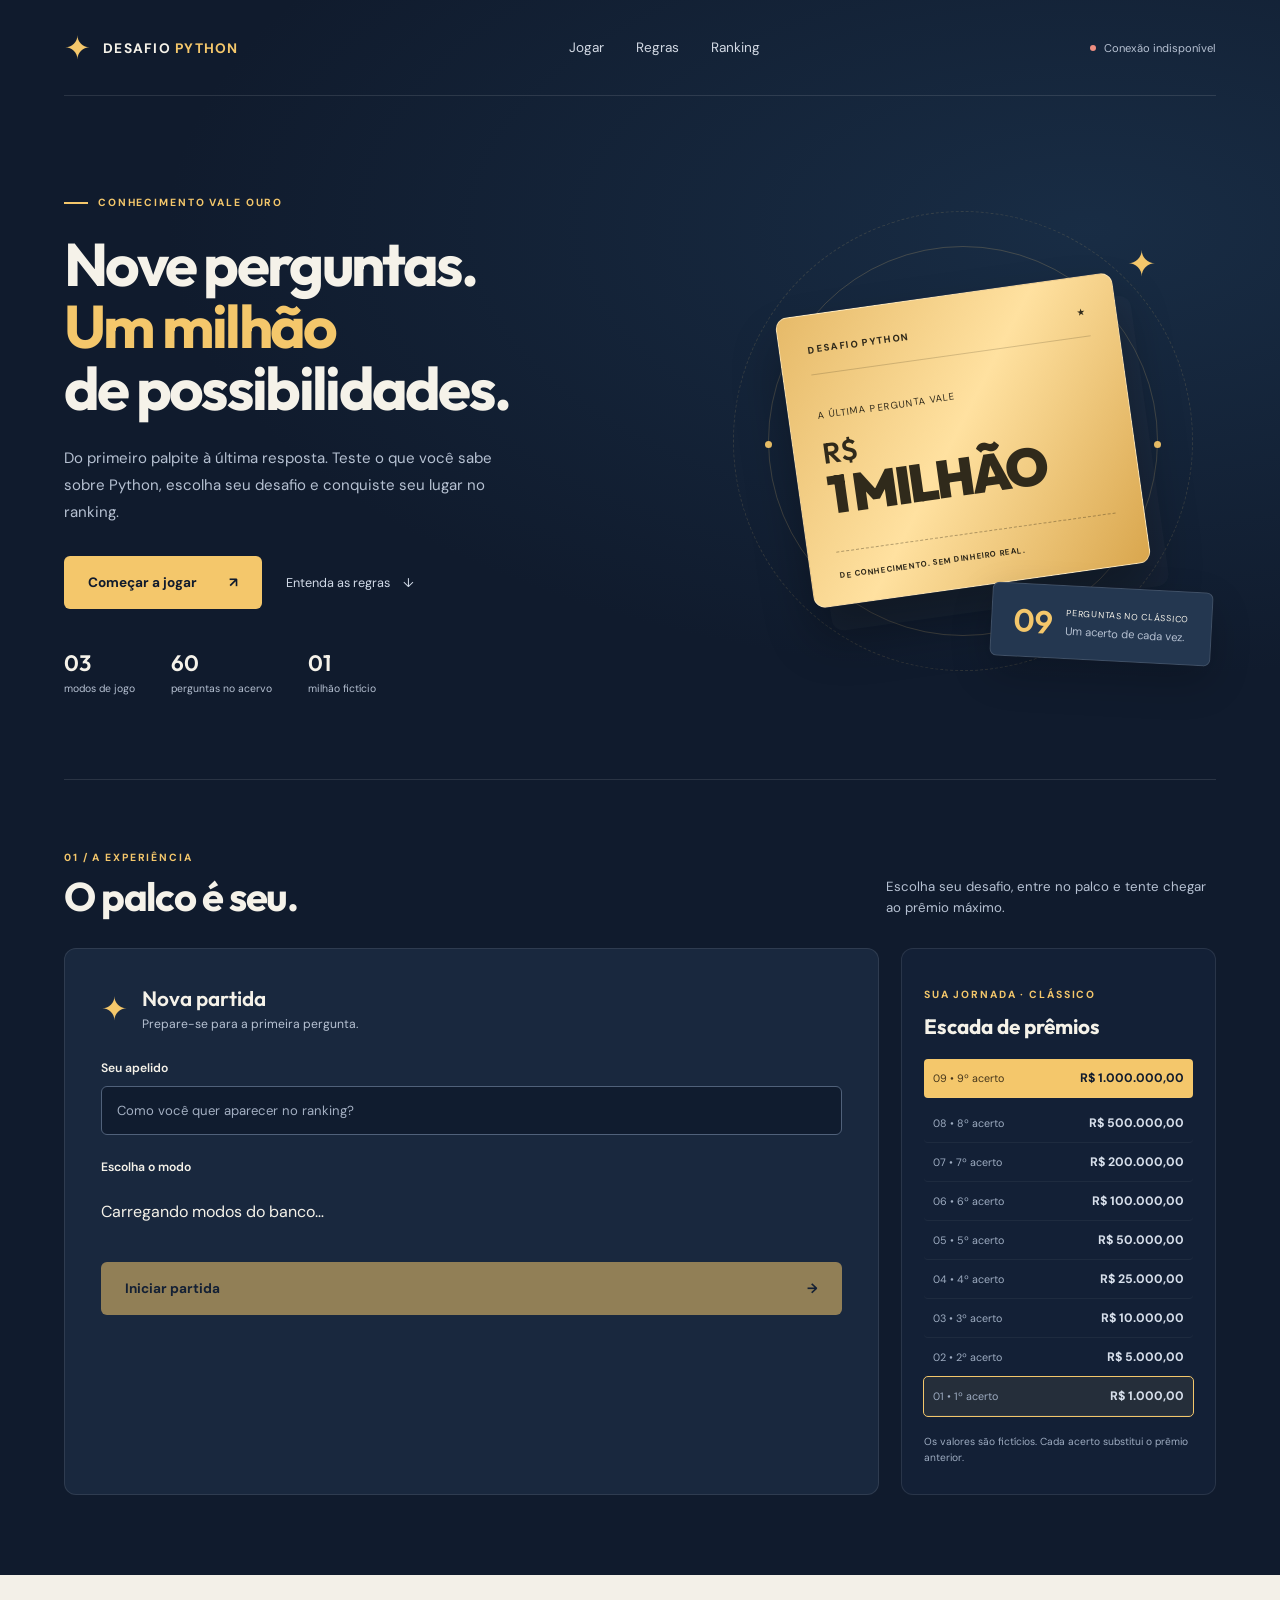
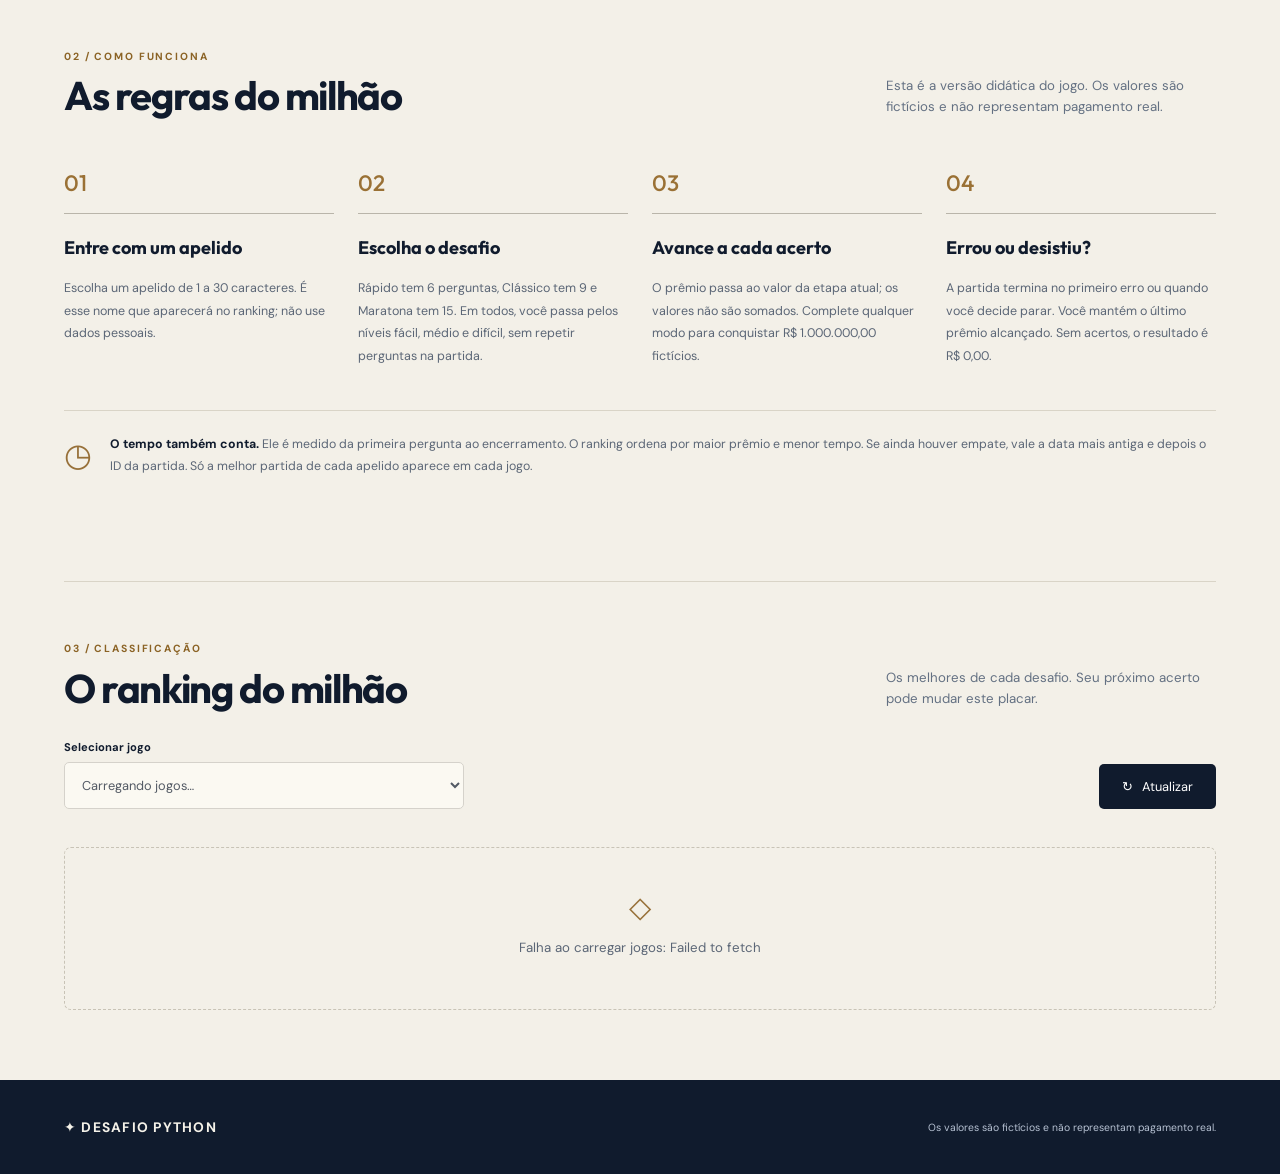
==== commit 7638c167: "Amplia banco para 60 perguntas de Python" ====
--- a/index.html
+++ b/index.html
@@ -27,7 +27,7 @@
         <h1>Nove perguntas.<br><em>Um milhão</em><br>de possibilidades.</h1>
         <p class="intro">Do primeiro palpite à última resposta. Teste o que você sabe sobre Python, escolha seu desafio e conquiste seu lugar no ranking.</p>
         <div class="hero-actions"><a class="hero-cta" href="#jogar">Começar a jogar <span aria-hidden="true">↗</span></a><a class="hero-link" href="#regras">Entenda as regras <span aria-hidden="true">↓</span></a></div>
-        <div class="hero-metrics"><div><strong>03</strong><span>modos de jogo</span></div><div><strong>15</strong><span>perguntas no acervo</span></div><div><strong>01</strong><span>milhão fictício</span></div></div>
+        <div class="hero-metrics"><div><strong>03</strong><span>modos de jogo</span></div><div><strong>60</strong><span>perguntas no acervo</span></div><div><strong>01</strong><span>milhão fictício</span></div></div>
       </div>
       <div class="hero-art" aria-hidden="true">
         <div class="arena-ring ring-outer"></div><div class="arena-ring ring-inner"></div>
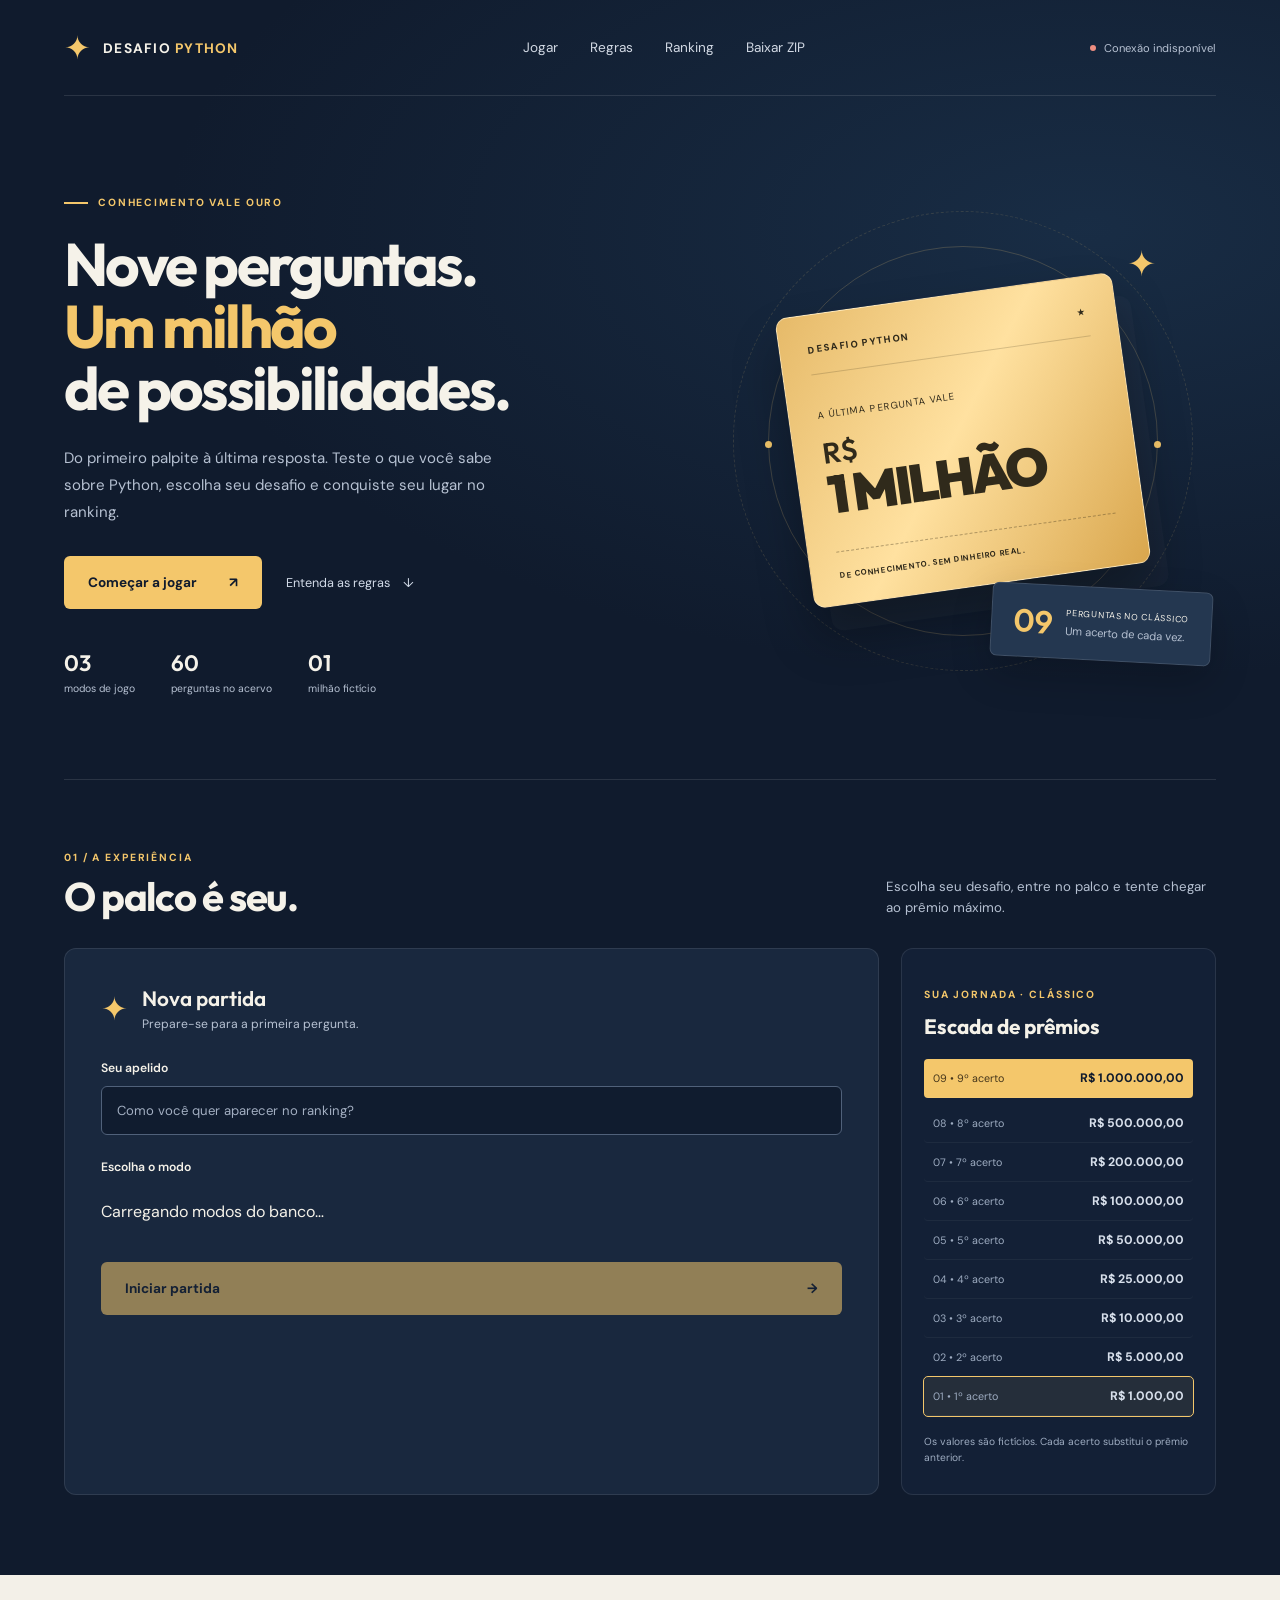
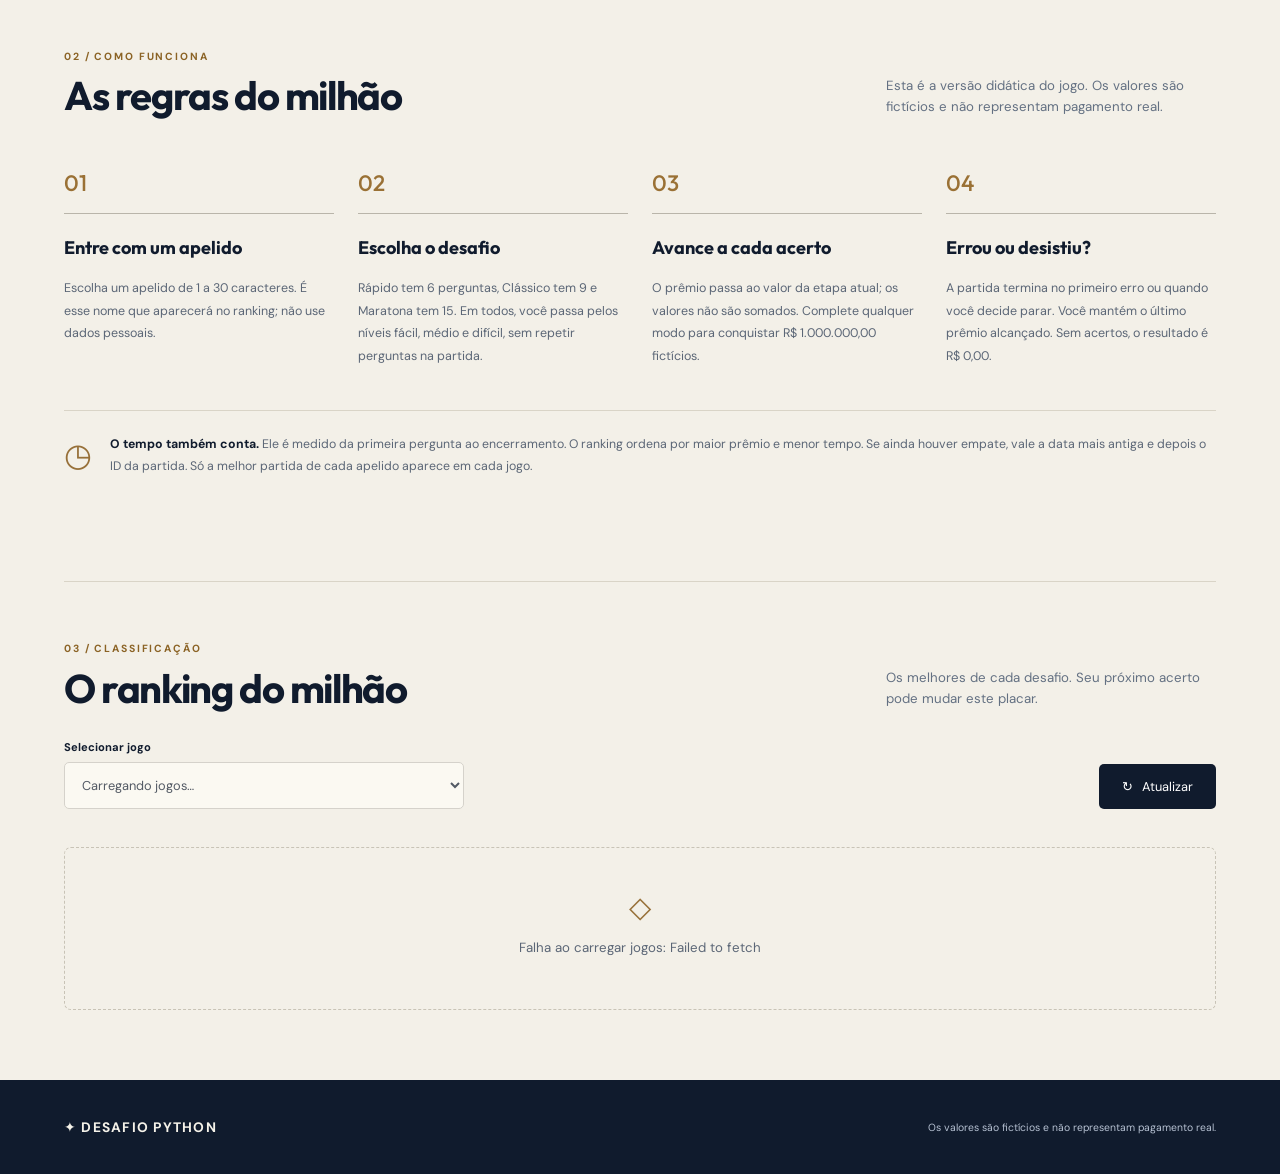
==== commit be173bab: "Publica pacote ZIP completo e adiciona link direto de download no site" ====
--- a/index.html
+++ b/index.html
@@ -18,7 +18,7 @@
   <main class="shell">
     <nav class="topbar" aria-label="Navegação principal">
       <a class="brand" href="#inicio" aria-label="Desafio Python, voltar ao início"><span class="brand-mark" aria-hidden="true">✦</span><span>DESAFIO <strong>PYTHON</strong></span></a>
-      <div class="top-links"><a href="#jogar">Jogar</a><a href="#regras">Regras</a><a href="#ranking-section">Ranking</a></div>
+      <div class="top-links"><a href="#jogar">Jogar</a><a href="#regras">Regras</a><a href="#ranking-section">Ranking</a><a href="completo.zip" download>Baixar ZIP</a></div>
       <span class="live-label" data-state="loading"><span class="live-dot"></span><span id="connection-status">Conectando…</span></span>
     </nav>
     <header class="hero" id="inicio">
